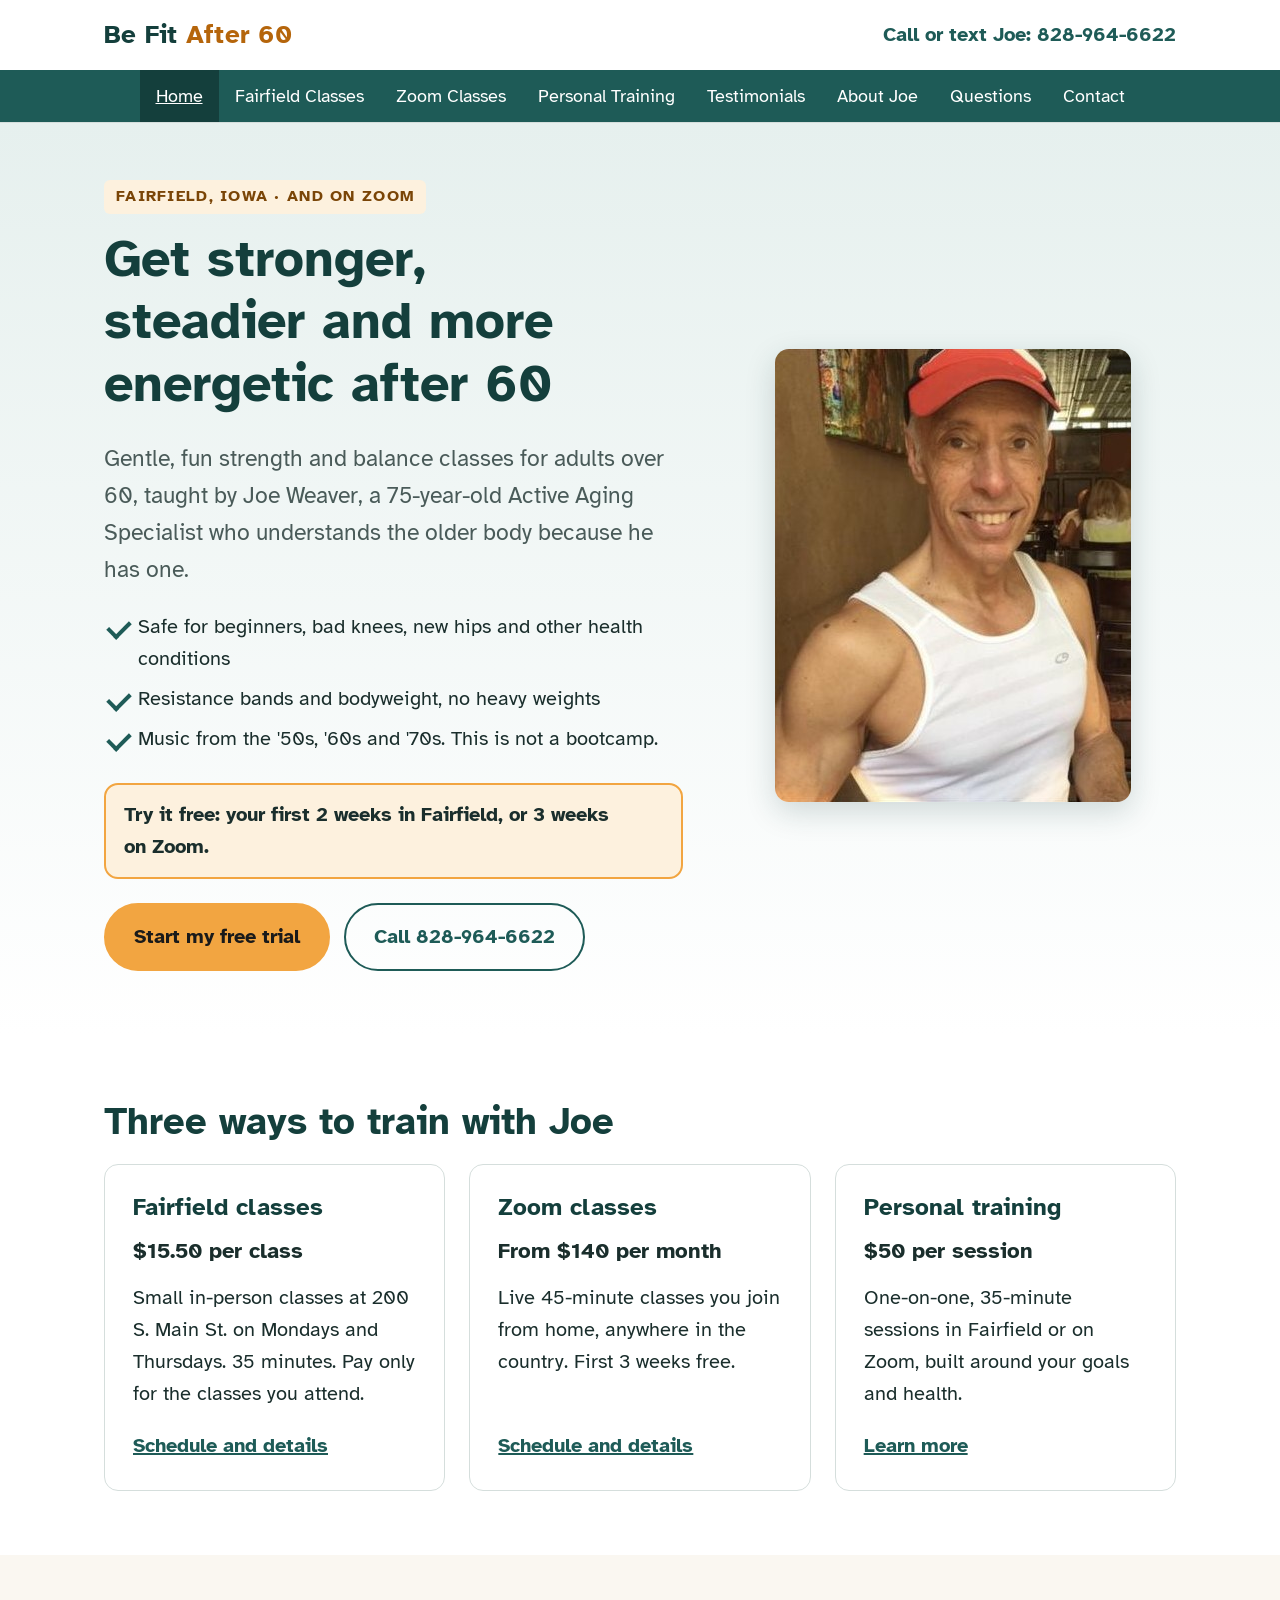
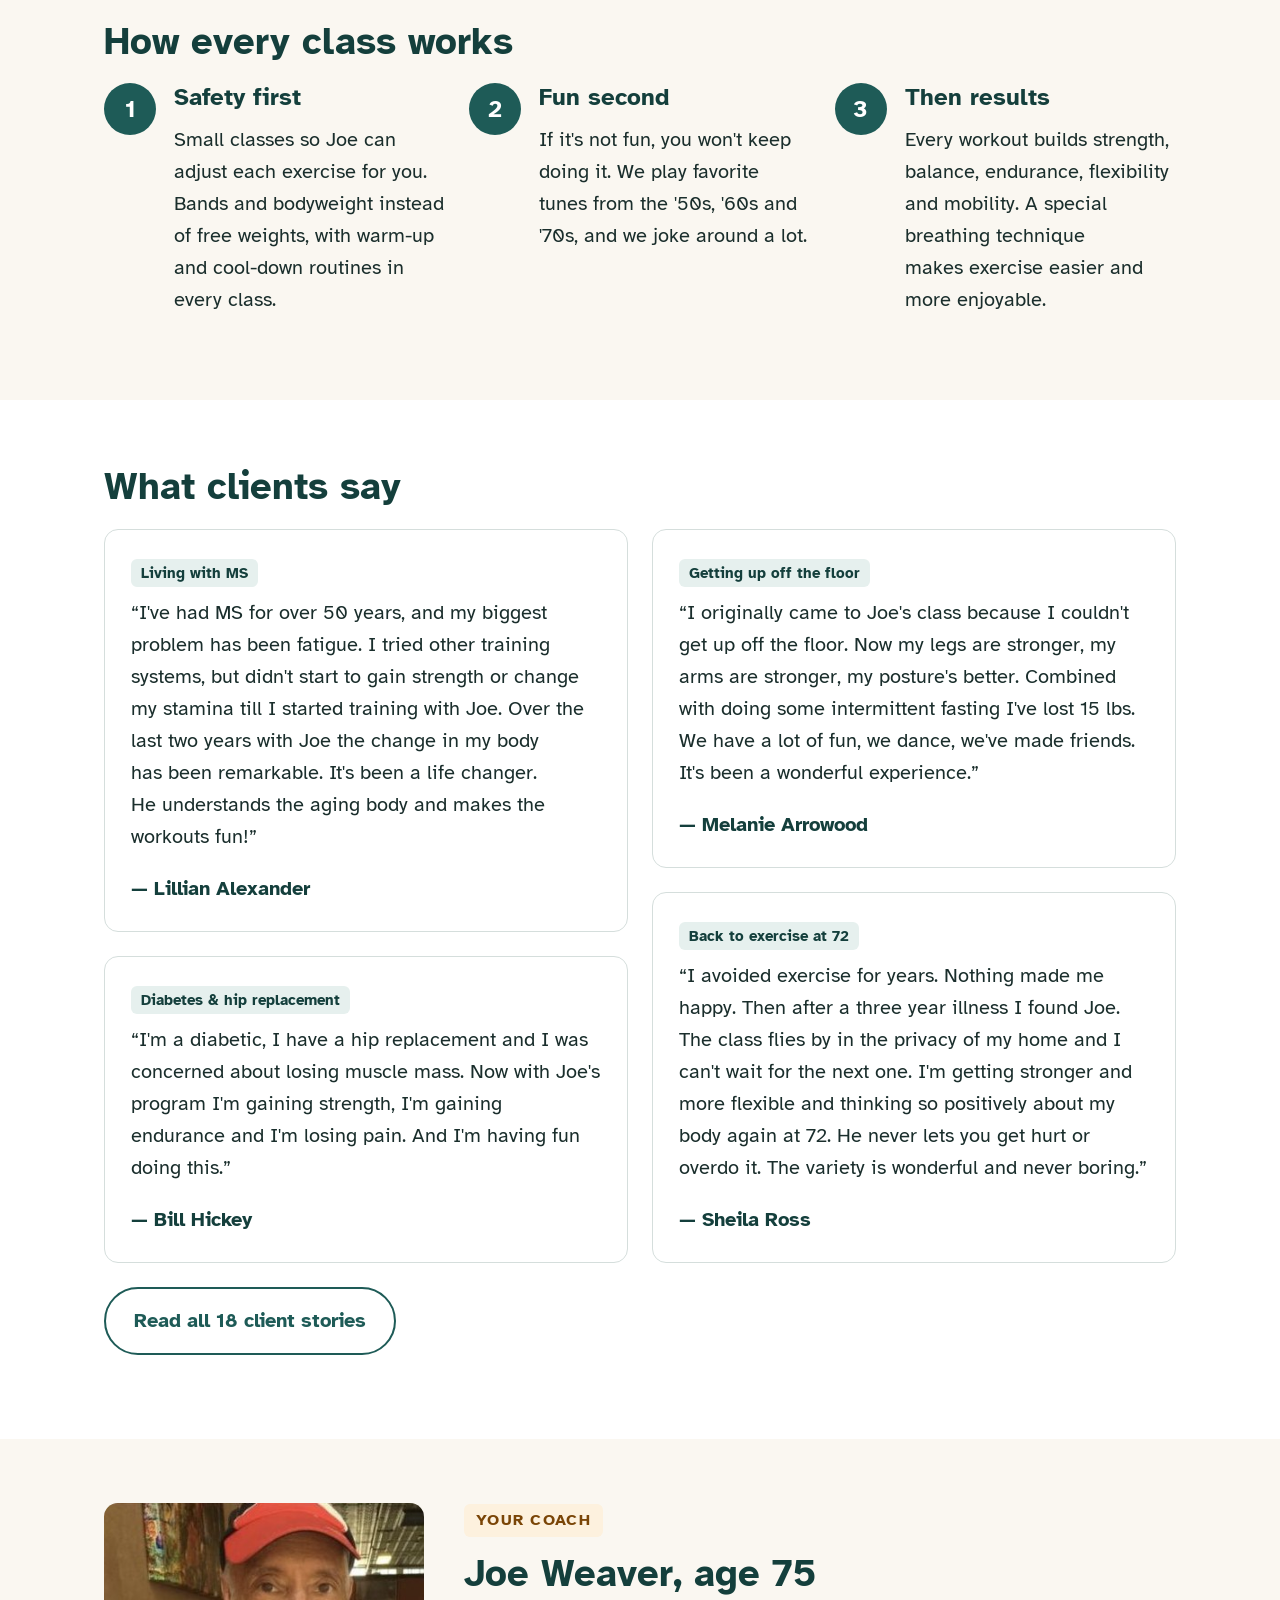
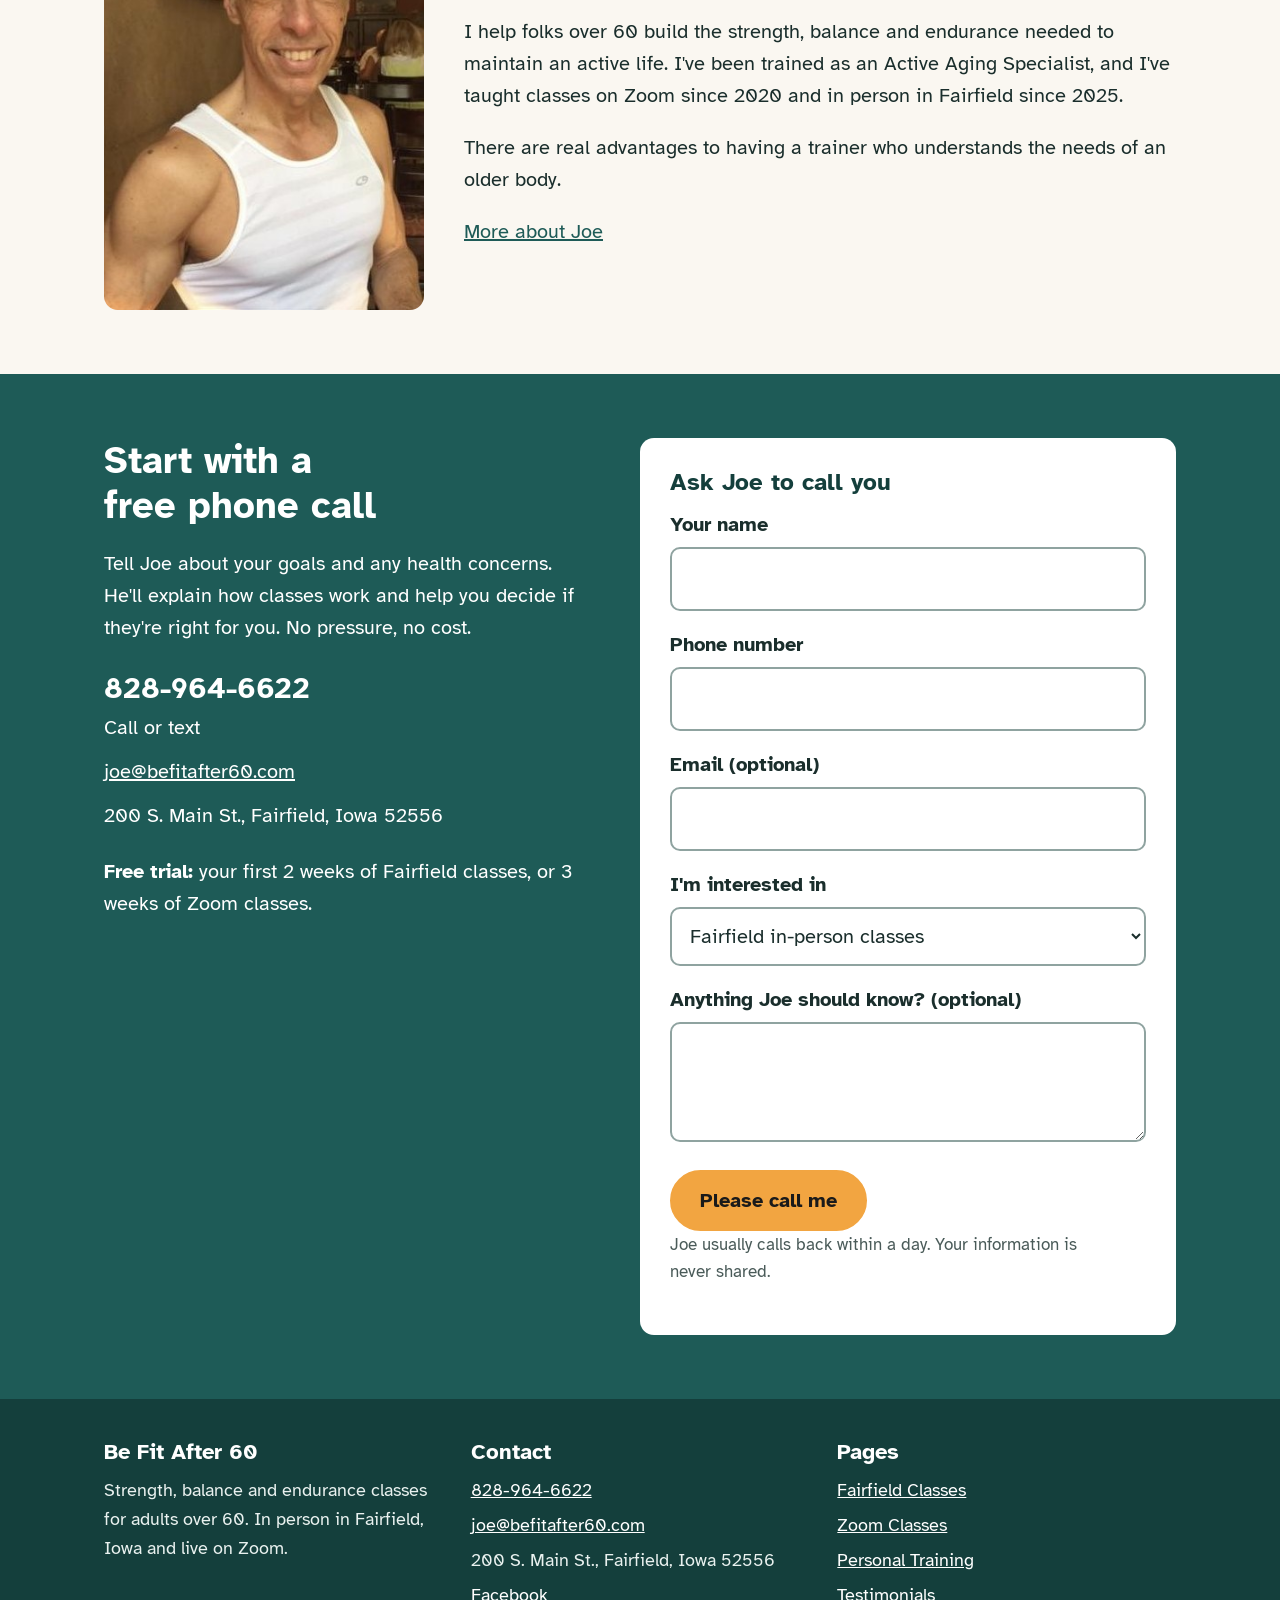
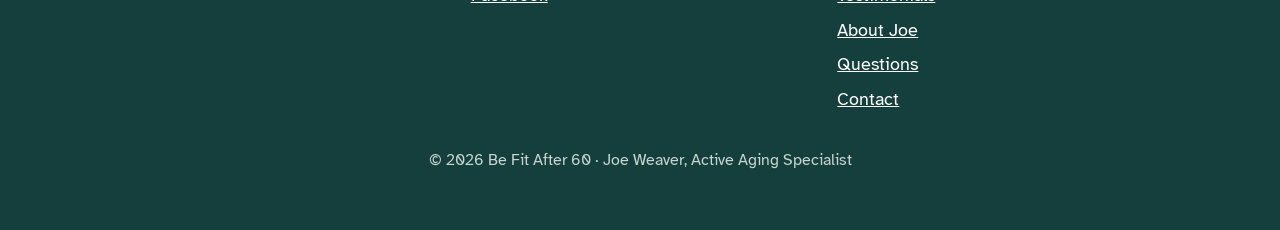
==== index.html @ ad7a3c17 "Launch new Be Fit After 60 website Co-Authored-By: Claude Opus 5.5 <noreply@anthropic.com> Claude-Se" ====
<!DOCTYPE html>
<html lang="en">
<head>
<meta charset="utf-8">
<meta name="viewport" content="width=device-width, initial-scale=1">
<title>Senior Fitness Classes in Fairfield, Iowa &amp; on Zoom | Be Fit After 60</title>
<meta name="description" content="Strength, balance and endurance classes for adults over 60 in Fairfield, Iowa and live on Zoom. Taught by Joe Weaver, 75, Active Aging Specialist. First 2 weeks free.">
<link rel="canonical" href="https://befitafter60.com/">
<meta property="og:type" content="website">
<meta property="og:site_name" content="Be Fit After 60">
<meta property="og:title" content="Senior Fitness Classes in Fairfield, Iowa &amp; on Zoom | Be Fit After 60">
<meta property="og:description" content="Strength, balance and endurance classes for adults over 60 in Fairfield, Iowa and live on Zoom. Taught by Joe Weaver, 75, Active Aging Specialist. First 2 weeks free.">
<meta property="og:url" content="https://befitafter60.com/">
<meta property="og:image" content="https://befitafter60.com/img/joe-weaver-coach.jpg">
<meta name="twitter:card" content="summary_large_image">
<link rel="preconnect" href="https://fonts.googleapis.com"><link rel="preconnect" href="https://fonts.gstatic.com" crossorigin><link rel="stylesheet" href="https://fonts.googleapis.com/css2?family=Atkinson+Hyperlegible:wght@400;700&amp;display=swap">
<link rel="stylesheet" href="css/style.css">
<script type="application/ld+json">{
 "@context": "https://schema.org",
 "@type": "HealthClub",
 "@id": "https://befitafter60.com/#business",
 "name": "Be Fit After 60",
 "description": "Functional fitness classes and personal training for adults over 60, in person in Fairfield, Iowa and live on Zoom, taught by 75-year-old Active Aging Specialist Joe Weaver.",
 "url": "https://befitafter60.com/",
 "telephone": "+1-828-964-6622",
 "email": "joe@befitafter60.com",
 "image": "https://befitafter60.com/img/joe-weaver-coach.jpg",
 "priceRange": "$15.50–$160",
 "address": {
  "@type": "PostalAddress",
  "streetAddress": "200 S. Main St.",
  "addressLocality": "Fairfield",
  "addressRegion": "IA",
  "postalCode": "52556",
  "addressCountry": "US"
 },
 "areaServed": [
  {
   "@type": "City",
   "name": "Fairfield, Iowa"
  },
  {
   "@type": "AdministrativeArea",
   "name": "Jefferson County, Iowa"
  },
  {
   "@type": "Country",
   "name": "United States (online via Zoom)"
  }
 ],
 "founder": {
  "@id": "https://befitafter60.com/#joe"
 },
 "sameAs": [
  "https://www.facebook.com/BeFitAfter60"
 ],
 "openingHoursSpecification": [
  {
   "@type": "OpeningHoursSpecification",
   "dayOfWeek": [
    "Monday",
    "Thursday"
   ],
   "opens": "10:20",
   "closes": "12:15"
  }
 ],
 "hasOfferCatalog": {
  "@type": "OfferCatalog",
  "name": "Classes and training",
  "itemListElement": [
   {
    "@type": "Offer",
    "name": "Fairfield in-person group class (35 min)",
    "price": "15.50",
    "priceCurrency": "USD"
   },
   {
    "@type": "Offer",
    "name": "Fairfield in-person group class, couples rate per person",
    "price": "13.90",
    "priceCurrency": "USD"
   },
   {
    "@type": "Offer",
    "name": "Zoom General Fitness classes (Mon/Wed/Fri), monthly",
    "price": "140",
    "priceCurrency": "USD"
   },
   {
    "@type": "Offer",
    "name": "Zoom Stronger After 60 classes (Tue/Fri), monthly",
    "price": "160",
    "priceCurrency": "USD"
   },
   {
    "@type": "Offer",
    "name": "Personal training session (35 min)",
    "price": "50",
    "priceCurrency": "USD"
   }
  ]
 }
}</script><script type="application/ld+json">{
 "@context": "https://schema.org",
 "@type": "Person",
 "@id": "https://befitafter60.com/#joe",
 "name": "Joe Weaver",
 "jobTitle": "Active Aging Specialist and fitness coach",
 "description": "Joe Weaver, 75, coaches adults over 60 in strength, balance and endurance through small group classes and personal training in Fairfield, Iowa and on Zoom.",
 "image": "https://befitafter60.com/img/joe-weaver-coach.jpg",
 "worksFor": {
  "@id": "https://befitafter60.com/#business"
 },
 "url": "https://befitafter60.com/about-joe.html"
}</script>
</head>
<body>
<a class="skip" href="#main">Skip to main content</a>
<header class="site-header">
 <div class="wrap">
  <a class="brand" href="index.html">Be Fit <span>After 60</span></a>
  <a class="header-call" href="tel:+18289646622">Call or text Joe: 828-964-6622</a>
 </div>
 <nav class="nav" aria-label="Main">
  <ul><li><a href="index.html" aria-current="page">Home</a></li><li><a href="fairfield-classes.html">Fairfield Classes</a></li><li><a href="zoom-classes.html">Zoom Classes</a></li><li><a href="personal-training.html">Personal Training</a></li><li><a href="testimonials.html">Testimonials</a></li><li><a href="about-joe.html">About Joe</a></li><li><a href="faq.html">Questions</a></li><li><a href="contact.html">Contact</a></li></ul>
 </nav>
</header>
<main id="main">

<section class="hero">
 <div class="wrap">
  <div>
   <span class="eyebrow">Fairfield, Iowa · and on Zoom</span>
   <h1>Get stronger, steadier and more energetic after 60</h1>
   <p class="lead">Gentle, fun strength and balance classes for adults over 60, taught by Joe Weaver, a 75-year-old Active Aging Specialist who understands the older body because he has one.</p>
   <ul class="hero-points">
    <li>Safe for beginners, bad knees, new hips and other health conditions</li>
    <li>Resistance bands and bodyweight, no heavy weights</li>
    <li>Music from the '50s, '60s and '70s. This is not a bootcamp.</li>
   </ul>
   <p class="offer">Try it free: your first 2 weeks in Fairfield, or 3 weeks on Zoom.</p>
   <div class="btn-row">
    <a class="btn" href="#get-started">Start my free trial</a>
    <a class="btn btn-outline" href="tel:+18289646622">Call 828-964-6622</a>
   </div>
  </div>
  <img class="hero-photo" src="img/joe-weaver-coach.jpg" width="356" height="453" alt="Coach Joe Weaver, age 75, smiling in a red cap and white tank top">
 </div>
</section>

<section>
 <div class="wrap">
  <h2>Three ways to train with Joe</h2>
  <div class="grid grid-3">
   <div class="card">
    <h3>Fairfield classes</h3>
    <p class="price">$15.50 per class</p>
    <p>Small in-person classes at 200 S. Main St. on Mondays and Thursdays. 35 minutes. Pay only for the classes you attend.</p>
    <a class="more" href="fairfield-classes.html">Schedule and details</a>
   </div>
   <div class="card">
    <h3>Zoom classes</h3>
    <p class="price">From $140 per month</p>
    <p>Live 45-minute classes you join from home, anywhere in the country. First 3 weeks free.</p>
    <a class="more" href="zoom-classes.html">Schedule and details</a>
   </div>
   <div class="card">
    <h3>Personal training</h3>
    <p class="price">$50 per session</p>
    <p>One-on-one, 35-minute sessions in Fairfield or on Zoom, built around your goals and health.</p>
    <a class="more" href="personal-training.html">Learn more</a>
   </div>
  </div>
 </div>
</section>

<section class="alt">
 <div class="wrap">
  <h2>How every class works</h2>
  <div class="grid grid-3">
   <div class="priority"><span class="num">1</span><div><h3>Safety first</h3><p>Small classes so Joe can adjust each exercise for you. Bands and bodyweight instead of free weights, with warm-up and cool-down routines in every class.</p></div></div>
   <div class="priority"><span class="num">2</span><div><h3>Fun second</h3><p>If it's not fun, you won't keep doing it. We play favorite tunes from the '50s, '60s and '70s, and we joke around a lot.</p></div></div>
   <div class="priority"><span class="num">3</span><div><h3>Then results</h3><p>Every workout builds strength, balance, endurance, flexibility and mobility. A special breathing technique makes exercise easier and more enjoyable.</p></div></div>
  </div>
 </div>
</section>

<section>
 <div class="wrap">
  <h2>What clients say</h2>
  <div class="quotes"><blockquote class="quote"><span class="tag">Living with MS</span><p>“I&#x27;ve had MS for over 50 years, and my biggest problem has been fatigue. I tried other training systems, but didn&#x27;t start to gain strength or change my stamina till I started training with Joe. Over the last two years with Joe the change in my body has been remarkable. It&#x27;s been a life changer. He understands the aging body and makes the workouts fun!”</p><footer>Lillian Alexander</footer></blockquote><blockquote class="quote"><span class="tag">Diabetes &amp; hip replacement</span><p>“I&#x27;m a diabetic, I have a hip replacement and I was concerned about losing muscle mass. Now with Joe&#x27;s program I&#x27;m gaining strength, I&#x27;m gaining endurance and I&#x27;m losing pain. And I&#x27;m having fun doing this.”</p><footer>Bill Hickey</footer></blockquote><blockquote class="quote"><span class="tag">Getting up off the floor</span><p>“I originally came to Joe&#x27;s class because I couldn&#x27;t get up off the floor. Now my legs are stronger, my arms are stronger, my posture&#x27;s better. Combined with doing some intermittent fasting I&#x27;ve lost 15 lbs. We have a lot of fun, we dance, we&#x27;ve made friends. It&#x27;s been a wonderful experience.”</p><footer>Melanie Arrowood</footer></blockquote><blockquote class="quote"><span class="tag">Back to exercise at 72</span><p>“I avoided exercise for years. Nothing made me happy. Then after a three year illness I found Joe. The class flies by in the privacy of my home and I can&#x27;t wait for the next one. I&#x27;m getting stronger and more flexible and thinking so positively about my body again at 72. He never lets you get hurt or overdo it. The variety is wonderful and never boring.”</p><footer>Sheila Ross</footer></blockquote></div>
  <p><a class="btn btn-outline" href="testimonials.html">Read all 18 client stories</a></p>
 </div>
</section>

<section class="alt">
 <div class="wrap coach">
  <img src="img/joe-weaver-coach.jpg" width="356" height="453" alt="Joe Weaver, Active Aging Specialist" loading="lazy">
  <div>
   <span class="eyebrow">Your coach</span>
   <h2>Joe Weaver, age 75</h2>
   <p>I help folks over 60 build the strength, balance and endurance needed to maintain an active life. I've been trained as an Active Aging Specialist, and I've taught classes on Zoom since 2020 and in person in Fairfield since 2025.</p>
   <p>There are real advantages to having a trainer who understands the needs of an older body.</p>
   <a class="more" href="about-joe.html">More about Joe</a>
  </div>
 </div>
</section>

<section class="teal-band" id="get-started">
 <div class="wrap contact">
  <div>
   <h2>Start with a free phone call</h2>
   <p>Tell Joe about your goals and any health concerns. He'll explain how classes work and help you decide if they're right for you. No pressure, no cost.</p>
   <ul class="contact-list">
    <li><a class="big-phone" href="tel:+18289646622">828-964-6622</a><br>Call or text</li>
    <li><a href="mailto:joe@befitafter60.com">joe@befitafter60.com</a></li>
    <li>200 S. Main St., Fairfield, Iowa 52556</li>
   </ul>
   <p><strong>Free trial:</strong> your first 2 weeks of Fairfield classes, or 3 weeks of Zoom classes.</p>
  </div>
  <div class="form-card">
   <h3>Ask Joe to call you</h3>
   <form class="contact-form" action="https://formsubmit.co/joe@befitafter60.com" method="POST">
    <input type="hidden" name="_subject" value="New inquiry from befitafter60.com">
    <input type="hidden" name="_next" value="https://befitafter60.com/thanks.html">
    <input type="hidden" name="_captcha" value="false">
    <input type="text" name="_honey" class="hp" tabindex="-1" autocomplete="off" aria-hidden="true">
    <div class="field"><label for="name">Your name</label><input id="name" name="name" autocomplete="name" required></div>
    <div class="field"><label for="phone">Phone number</label><input id="phone" name="phone" type="tel" autocomplete="tel" required></div>
    <div class="field"><label for="email">Email (optional)</label><input id="email" name="email" type="email" autocomplete="email"></div>
    <div class="field"><label for="interest">I'm interested in</label>
     <select id="interest" name="interest">
      <option>Fairfield in-person classes</option>
      <option>Zoom classes</option>
      <option>Personal training</option>
      <option>Not sure yet</option>
     </select></div>
    <div class="field"><label for="message">Anything Joe should know? (optional)</label><textarea id="message" name="message"></textarea></div>
    <button class="btn" type="submit">Please call me</button>
    <p class="form-note">Joe usually calls back within a day. Your information is never shared.</p>
    <p class="form-status" role="status"></p>
   </form>
  </div>
 </div>
</section>
</main>
<footer class="site-footer">
 <div class="wrap">
  <div>
   <h2>Be Fit After 60</h2>
   <p>Strength, balance and endurance classes for adults over 60. In person in Fairfield, Iowa and live on Zoom.</p>
  </div>
  <div>
   <h2>Contact</h2>
   <ul>
    <li><a href="tel:+18289646622">828-964-6622</a></li>
    <li><a href="mailto:joe@befitafter60.com">joe@befitafter60.com</a></li>
    <li>200 S. Main St., Fairfield, Iowa 52556</li>
    <li><a href="https://www.facebook.com/BeFitAfter60">Facebook</a></li>
   </ul>
  </div>
  <div>
   <h2>Pages</h2>
   <ul><li><a href="fairfield-classes.html">Fairfield Classes</a></li><li><a href="zoom-classes.html">Zoom Classes</a></li><li><a href="personal-training.html">Personal Training</a></li><li><a href="testimonials.html">Testimonials</a></li><li><a href="about-joe.html">About Joe</a></li><li><a href="faq.html">Questions</a></li><li><a href="contact.html">Contact</a></li></ul>
  </div>
 </div>
 <p class="copyright">© 2026 Be Fit After 60 · Joe Weaver, Active Aging Specialist</p>
</footer>
<script>
// On the preview link the form can't send; on the live site it posts normally.
(function(){var h=location.hostname;if(/befitafter60\.com$|github\.io$/.test(h))return;
document.querySelectorAll('.contact-form').forEach(function(f){f.addEventListener('submit',function(e){e.preventDefault();
f.querySelector('.form-status').textContent='Preview only: the form will send to Joe once the site is live.';});});})();
</script>
</body>
</html>
---- css/style.css ----
/* Be Fit After 60 — site styles. Large, high-contrast type for readers 60+. */
:root{
  --teal:#1E5B57; --teal-dark:#143F3C; --teal-soft:#E6F0EE;
  --sun:#F2A541; --sun-soft:#FDF1DE;
  --ink:#1A2E2C; --muted:#4A5B59; --line:#D5DEDC; --bg:#FFFFFF; --cream:#FAF7F1;
  --radius:14px; --max:1120px;
}
*{box-sizing:border-box}
html{scroll-behavior:smooth}
body{margin:0;font-family:'Atkinson Hyperlegible',Arial,Helvetica,sans-serif;font-size:20px;line-height:1.6;color:var(--ink);background:var(--bg)}
img{max-width:100%;height:auto;display:block}
a{color:var(--teal)}
a:hover{color:var(--teal-dark)}
h1,h2,h3{line-height:1.2;margin:0 0 .5em;color:var(--teal-dark);text-wrap:balance}
h1{font-size:clamp(34px,5vw,52px)}
h2{font-size:clamp(28px,3.6vw,38px)}
h3{font-size:24px}
p{margin:0 0 1em;text-wrap:pretty}
.wrap{max-width:var(--max);margin:0 auto;padding:0 24px}
.skip{position:absolute;left:-9999px}
.skip:focus{left:16px;top:16px;background:#fff;padding:12px;z-index:10}

/* Header */
.site-header{border-bottom:1px solid var(--line);background:#fff;position:relative;z-index:5}
.site-header .wrap{display:flex;align-items:center;justify-content:space-between;gap:16px;flex-wrap:wrap;padding-top:14px;padding-bottom:14px}
.brand{font-weight:700;font-size:26px;color:var(--teal-dark);text-decoration:none;letter-spacing:.01em}
.brand span{color:#B5650B}
.header-call{font-weight:700;text-decoration:none;font-size:20px;white-space:nowrap}
.nav{background:var(--teal)}
.nav ul{list-style:none;margin:0 auto;padding:0 12px;display:flex;flex-wrap:wrap;justify-content:center;max-width:var(--max)}
.nav a{display:block;color:#fff;text-decoration:none;padding:12px 16px;font-size:18px}
.nav a:hover,.nav a[aria-current="page"]{background:var(--teal-dark);text-decoration:underline}

/* Buttons */
.btn{display:inline-block;background:var(--sun);color:#1A1A1A;font-weight:700;text-decoration:none;padding:16px 28px;border-radius:999px;font-size:20px;border:2px solid var(--sun);min-height:56px;cursor:pointer;font-family:inherit}
.btn:hover{background:#E8952A;border-color:#E8952A;color:#1A1A1A}
.btn-outline{background:transparent;border-color:var(--teal);color:var(--teal)}
.btn-outline:hover{background:var(--teal);color:#fff;border-color:var(--teal)}
.btn-row{display:flex;flex-wrap:wrap;gap:14px;align-items:center}

/* Sections */
section{padding:64px 0}
.alt{background:var(--cream)}
.teal-band{background:var(--teal);color:#fff}
.teal-band h2,.teal-band h3{color:#fff}
.teal-band a{color:#fff}
.lead{font-size:23px;color:var(--muted)}
.eyebrow{display:inline-block;background:var(--sun-soft);color:#7A4507;font-weight:700;font-size:16px;letter-spacing:.08em;text-transform:uppercase;padding:4px 12px;border-radius:6px;margin-bottom:14px}

/* Hero */
.hero{padding:56px 0 64px;background:linear-gradient(180deg,var(--teal-soft),#fff)}
.hero .wrap{display:grid;grid-template-columns:1.3fr 1fr;gap:48px;align-items:center}
.hero-photo{border-radius:var(--radius);overflow:hidden;box-shadow:0 10px 30px rgba(20,63,60,.18);max-width:420px;justify-self:center}
.hero-points{list-style:none;padding:0;margin:0 0 28px}
.hero-points li{padding-left:34px;position:relative;margin-bottom:8px}
.hero-points li::before{content:"";position:absolute;left:4px;top:.45em;width:18px;height:10px;border-left:4px solid var(--teal);border-bottom:4px solid var(--teal);transform:rotate(-45deg)}
.offer{background:var(--sun-soft);border:2px solid var(--sun);border-radius:var(--radius);padding:14px 18px;font-weight:700;margin-bottom:24px}

/* Cards */
.grid{display:grid;gap:24px}
.grid-3{grid-template-columns:repeat(3,minmax(0,1fr))}
.grid-2{grid-template-columns:repeat(2,minmax(0,1fr))}
.card{background:#fff;border:1px solid var(--line);border-radius:var(--radius);padding:28px;display:flex;flex-direction:column}
.card h3{margin-bottom:.3em}
.card .price{font-size:22px;font-weight:700;color:var(--ink);margin:.2em 0 .6em}
.card .more{margin-top:auto;font-weight:700}

/* Schedule tables */
table{width:100%;border-collapse:collapse;margin:0 0 1.2em;font-size:20px;background:#fff}
th,td{text-align:left;padding:12px 14px;border-bottom:1px solid var(--line);vertical-align:top}
th{background:var(--teal-soft);color:var(--teal-dark)}

/* Testimonials */
.quote{background:#fff;border:1px solid var(--line);border-radius:var(--radius);padding:26px;margin:0}
.quote p{font-size:20px}
.quote footer{font-weight:700;color:var(--teal-dark)}
.quote footer::before{content:"— "}
.quote .tag{display:inline-block;font-size:15px;font-weight:700;background:var(--teal-soft);color:var(--teal-dark);border-radius:6px;padding:2px 10px;margin-bottom:10px}
.quotes{columns:2;column-gap:24px}
.quotes .quote{break-inside:avoid;margin-bottom:24px}

/* Coach */
.coach{display:grid;grid-template-columns:320px 1fr;gap:40px;align-items:start}
.coach img{border-radius:var(--radius)}

/* Priorities */
.priority{display:flex;gap:18px;align-items:flex-start}
.priority .num{flex:0 0 52px;height:52px;border-radius:50%;background:var(--teal);color:#fff;font-weight:700;font-size:24px;display:flex;align-items:center;justify-content:center}

/* FAQ */
details{border:1px solid var(--line);border-radius:var(--radius);padding:4px 22px;margin-bottom:14px;background:#fff}
summary{cursor:pointer;font-weight:700;font-size:21px;padding:14px 0;color:var(--teal-dark)}
details[open] summary{border-bottom:1px solid var(--line);margin-bottom:12px}

/* Contact form */
.contact{display:grid;grid-template-columns:1fr 1.1fr;gap:48px;align-items:start}
form label{display:block;font-weight:700;margin:0 0 6px}
form .field{margin-bottom:18px}
input,select,textarea{width:100%;font:inherit;font-size:20px;padding:14px;border:2px solid #8FA3A0;border-radius:10px;background:#fff;color:var(--ink)}
input:focus,select:focus,textarea:focus,.btn:focus,a:focus{outline:3px solid var(--sun);outline-offset:2px}
textarea{min-height:120px}
.hp{position:absolute;left:-9999px}
.form-card{background:#fff;color:var(--ink);border-radius:var(--radius);padding:30px}
.form-card h3{color:var(--teal-dark)}
.form-note{font-size:17px;color:var(--muted)}
.form-status{font-weight:700;margin-top:12px}
.contact-list{list-style:none;padding:0;margin:0 0 24px}
.contact-list li{margin-bottom:12px}
.big-phone{font-size:30px;font-weight:700;text-decoration:none}

/* Footer */
.site-footer{background:var(--teal-dark);color:#E9F1EF;padding:40px 0;font-size:18px}
.site-footer a{color:#fff}
.site-footer .wrap{display:grid;grid-template-columns:repeat(3,minmax(0,1fr));gap:28px}
.site-footer h2{color:#fff;font-size:22px}
.site-footer ul{list-style:none;padding:0;margin:0}
.site-footer li{margin-bottom:6px}
.copyright{text-align:center;font-size:16px;margin-top:28px;color:#C7D6D3}

@media (max-width:860px){
  body{font-size:19px}
  .hero .wrap,.coach,.contact,.grid-3,.grid-2,.site-footer .wrap{grid-template-columns:1fr}
  .quotes{columns:1}
  .coach img{max-width:320px}
  section{padding:48px 0}
  .header-call{font-size:18px}
}
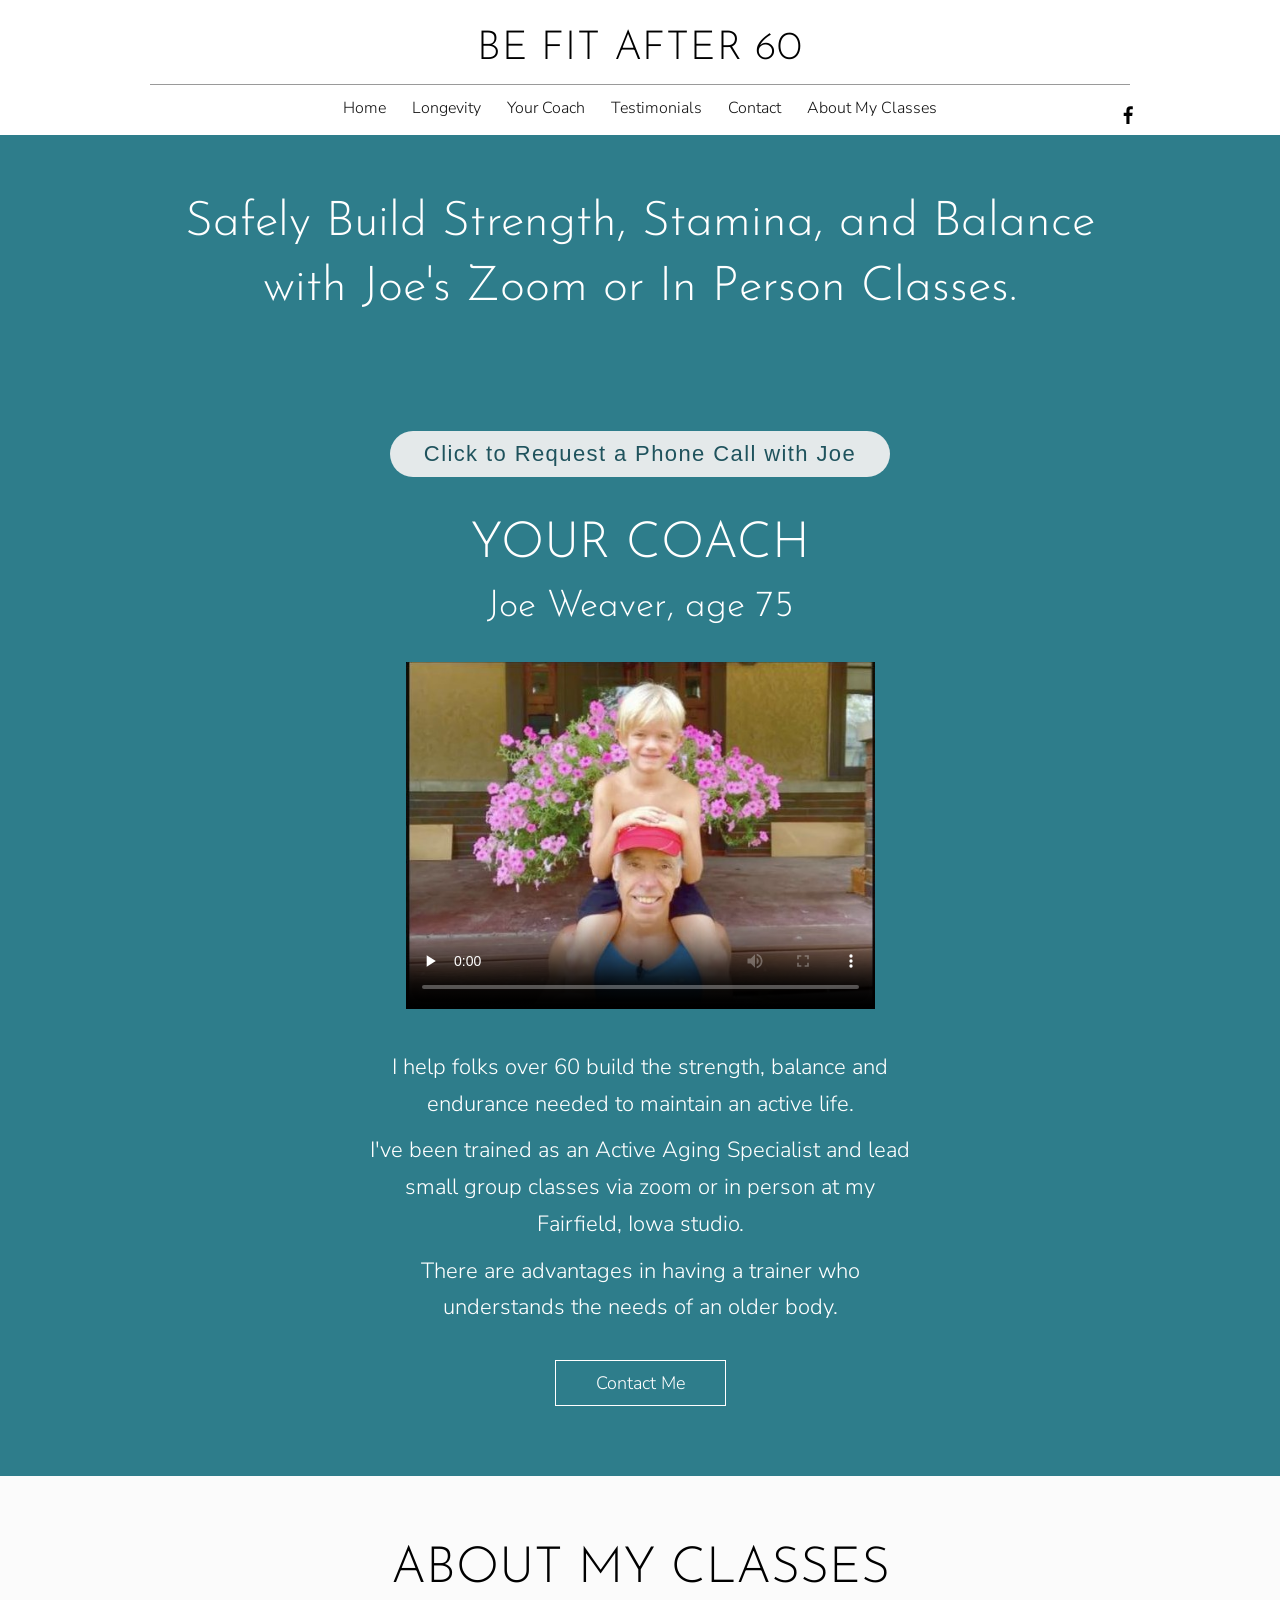
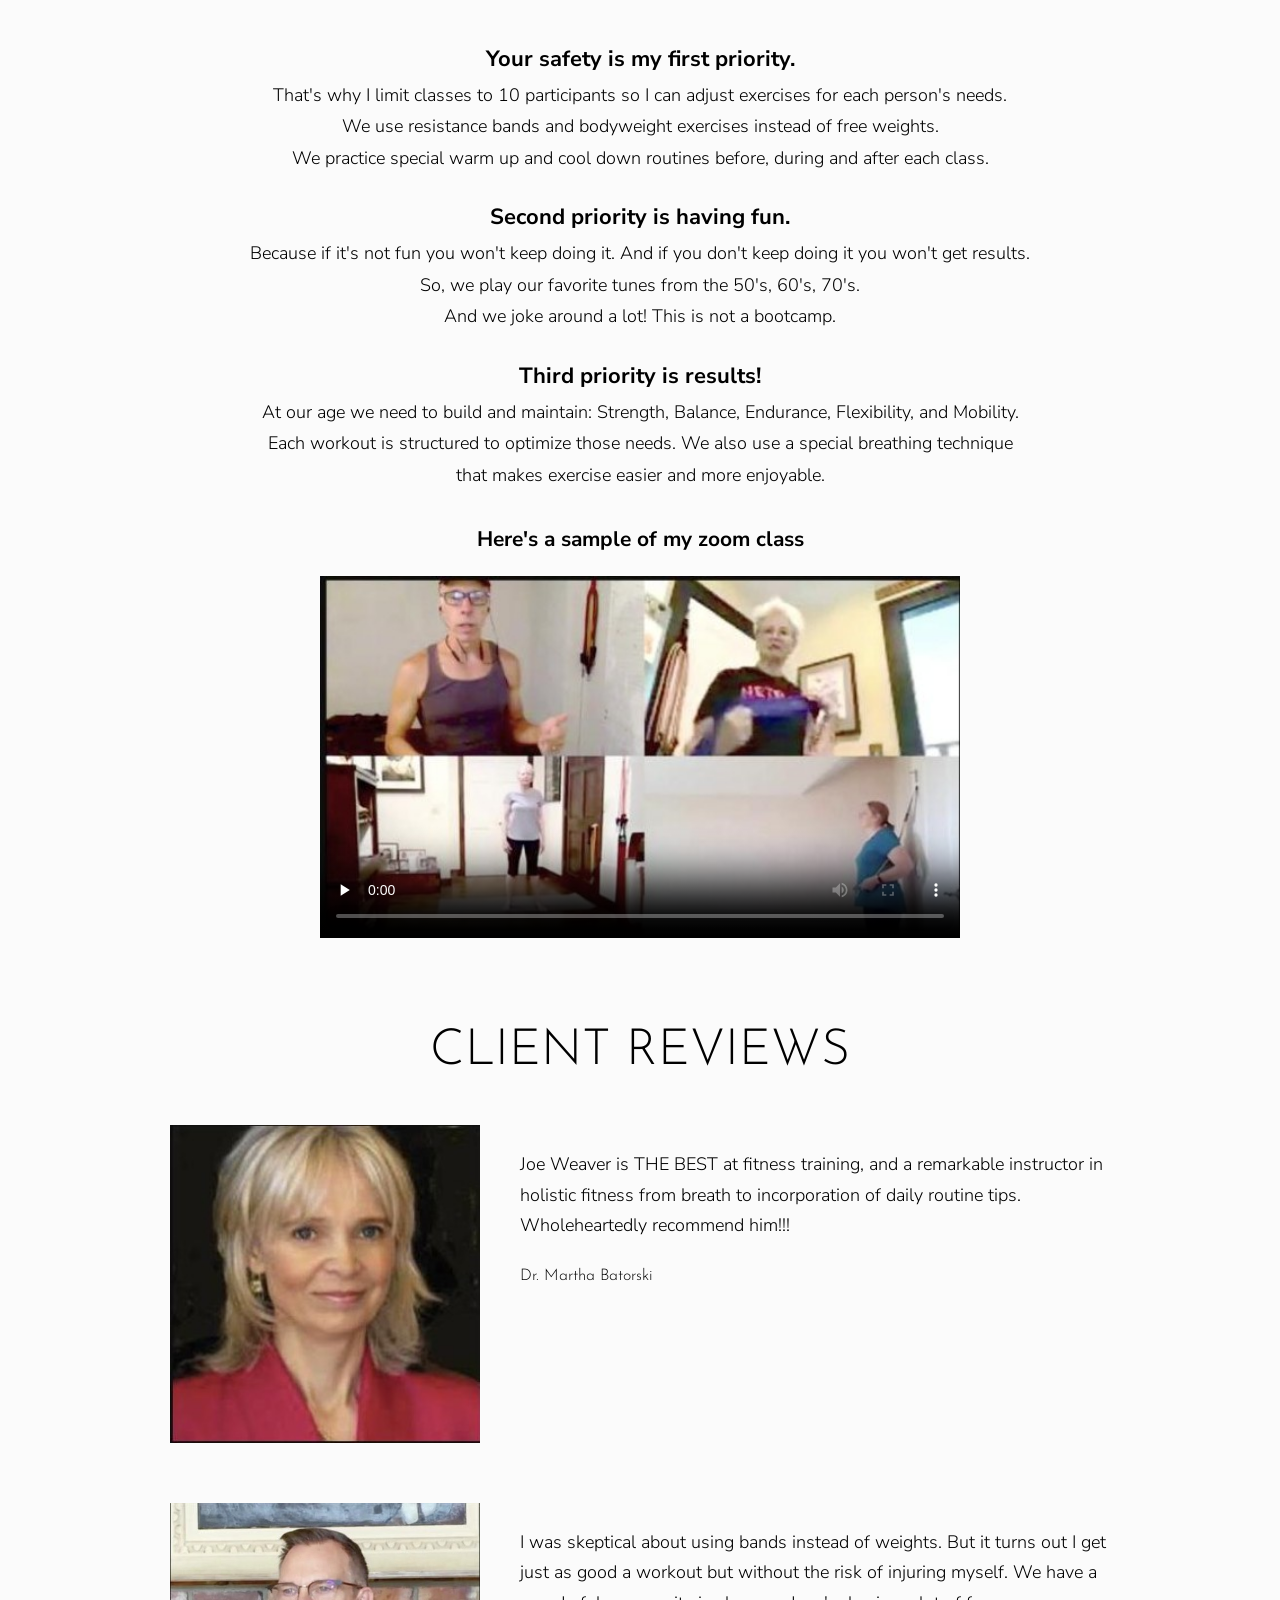
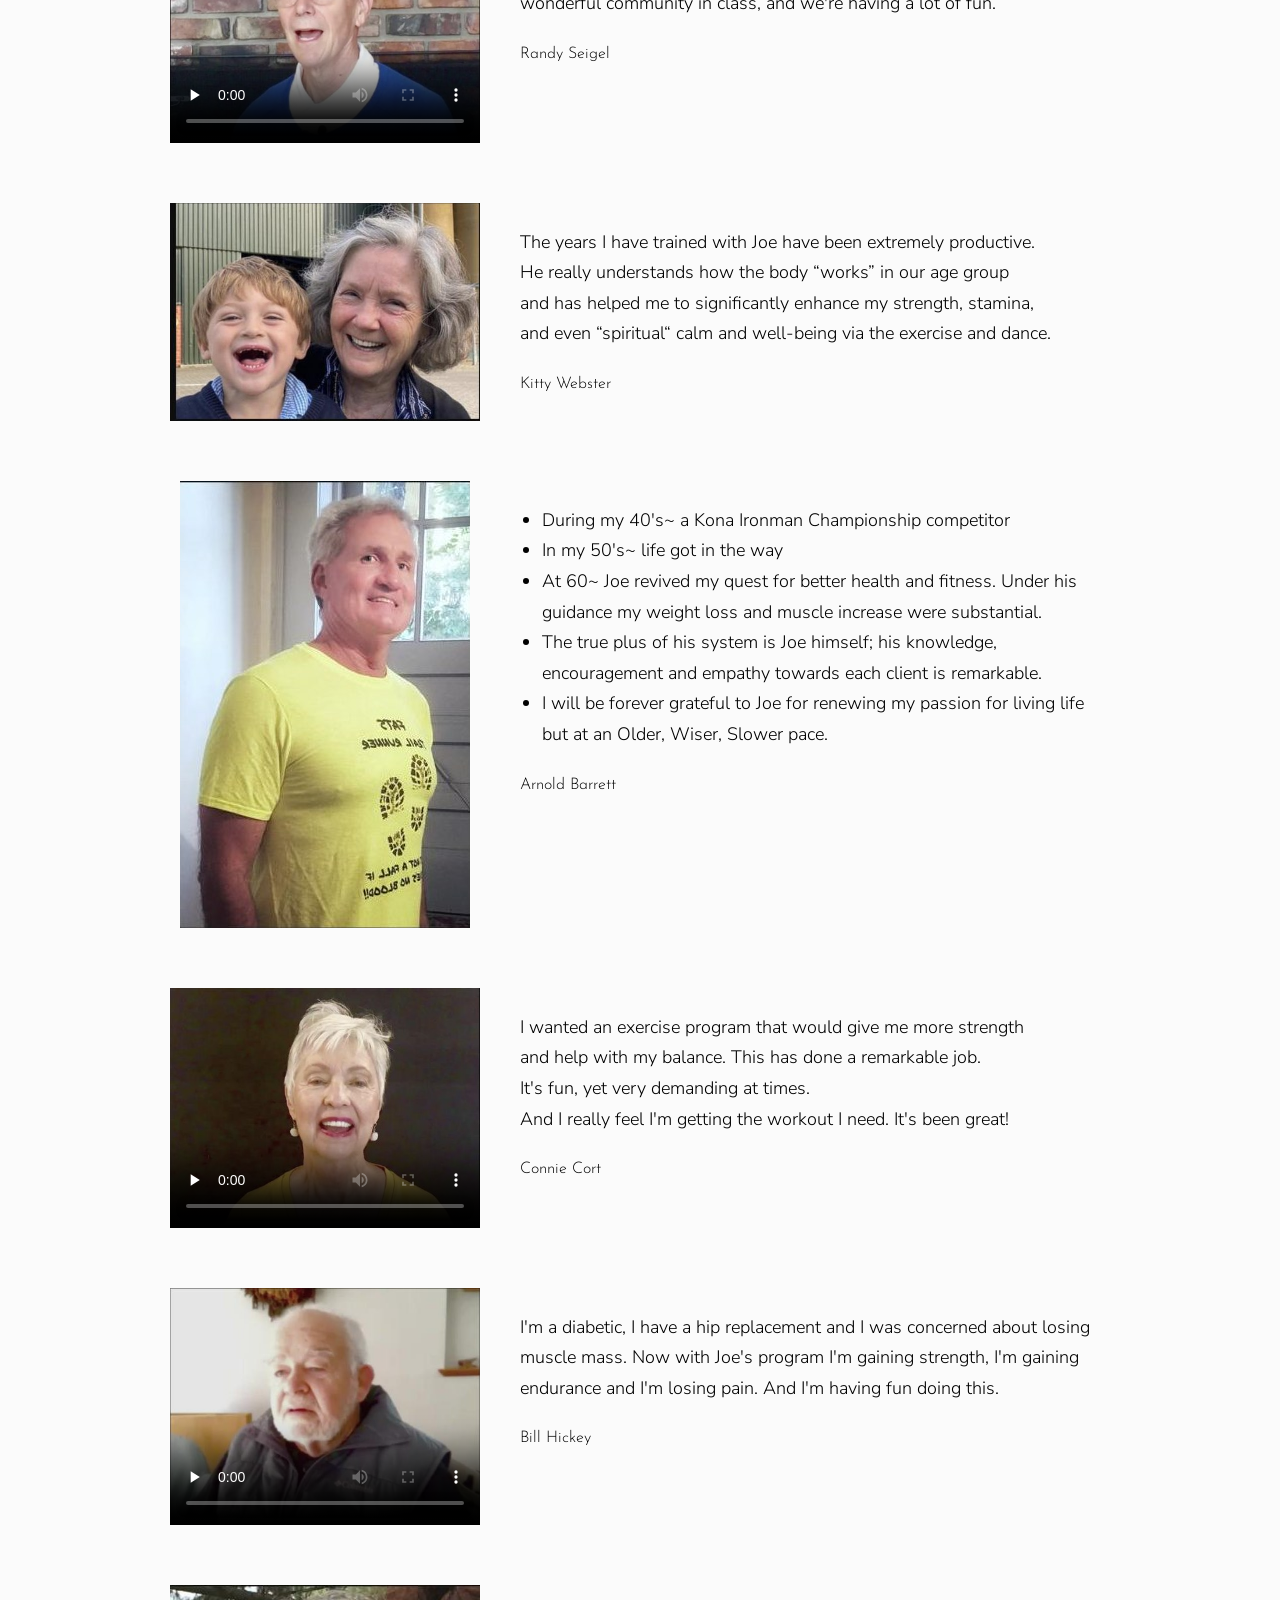
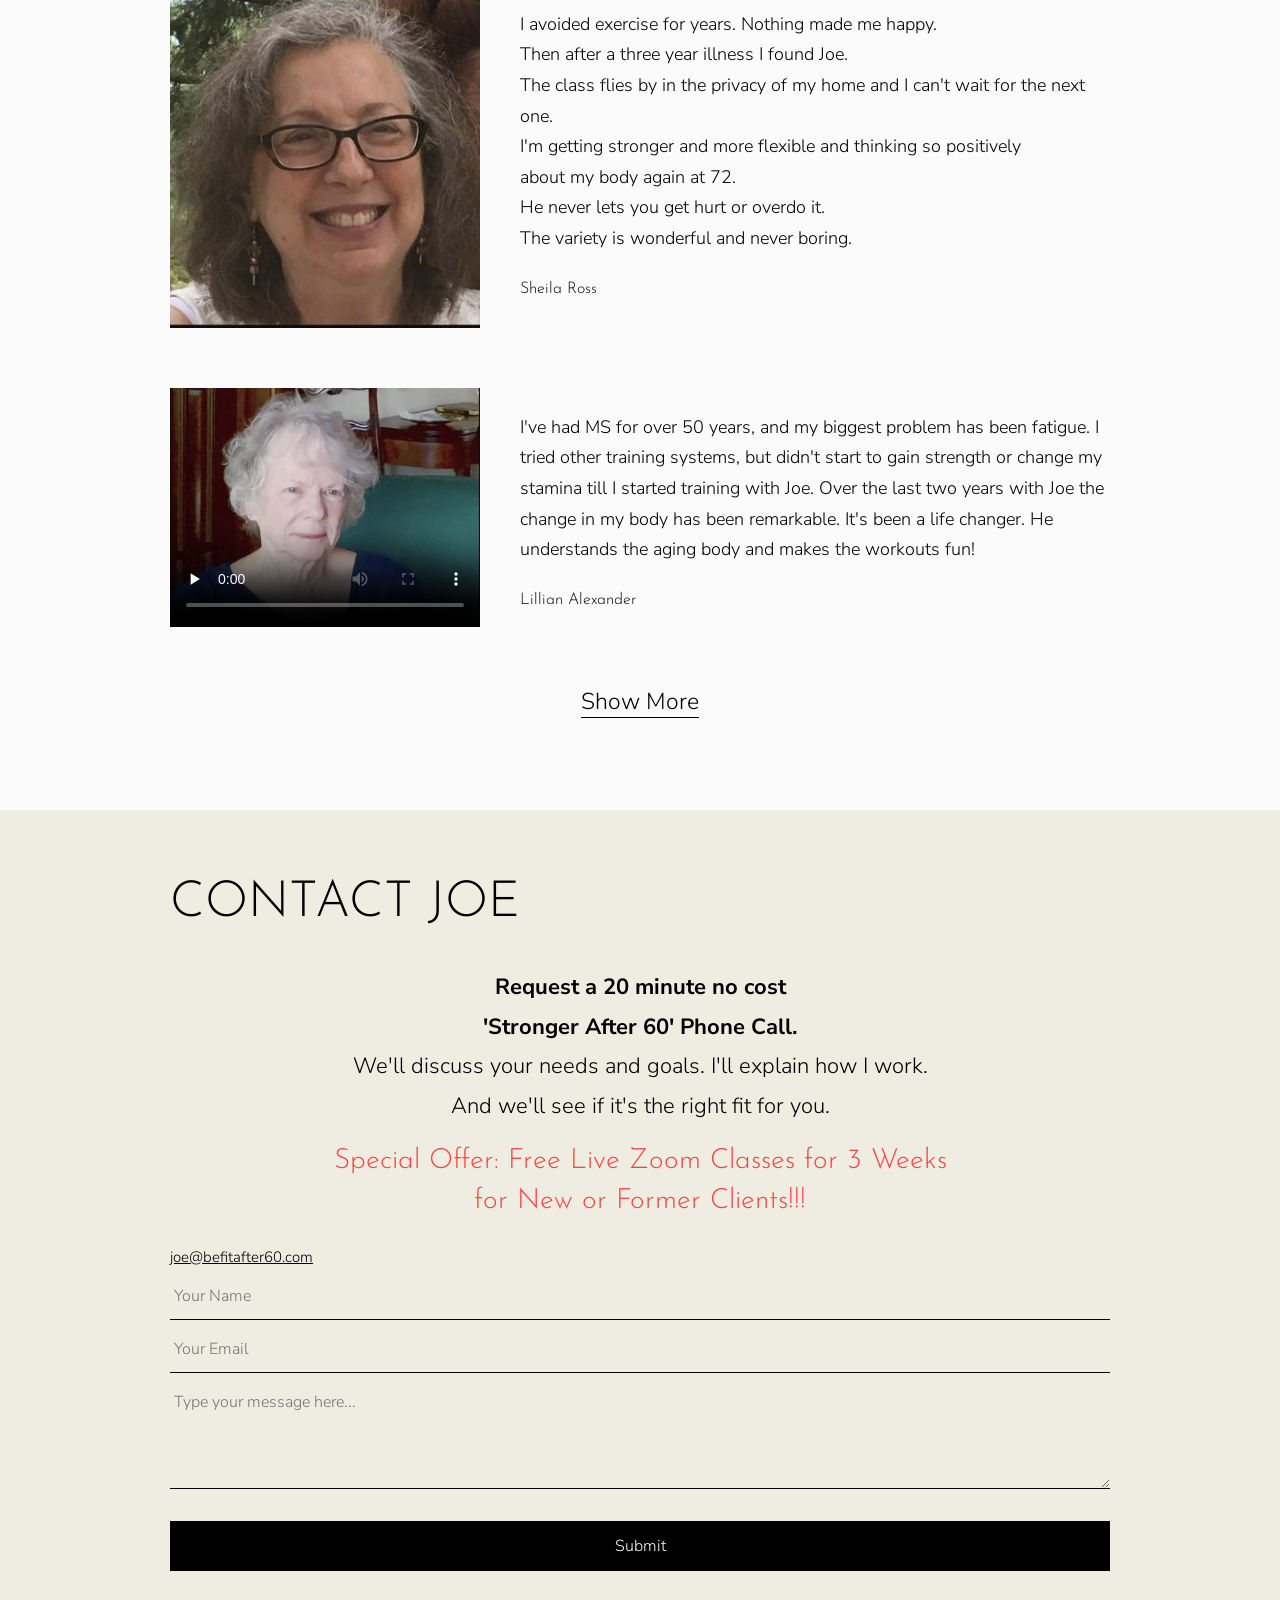
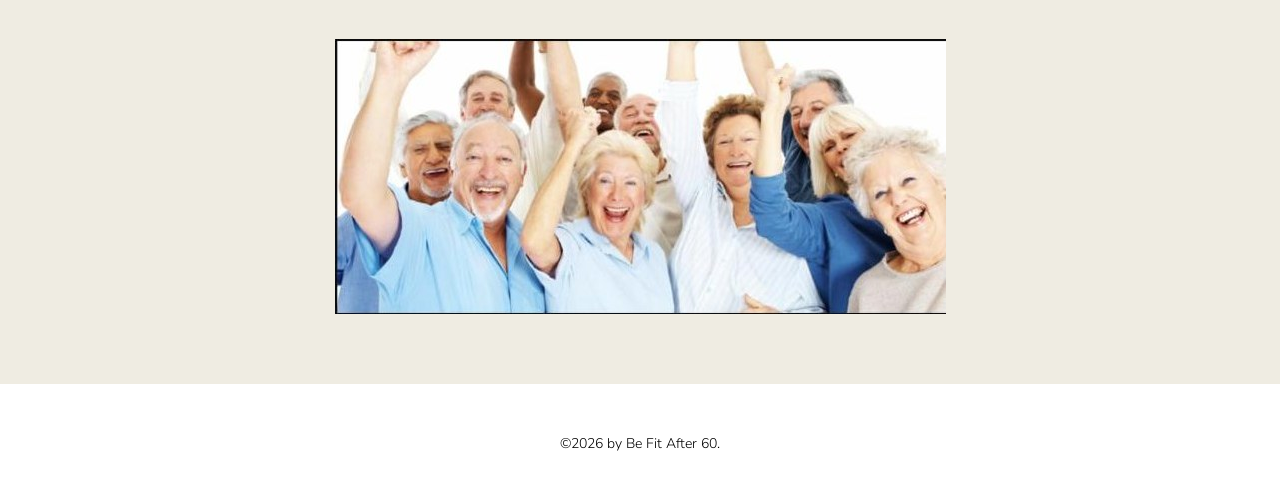
==== commit afdd184e: "Rebuild site to match the original Wix design Co-Authored-By: Claude Opus 5.5 <noreply@anthropic.com" ====
--- a/index.html
+++ b/index.html
@@ -3,272 +3,86 @@
 <head>
 <meta charset="utf-8">
 <meta name="viewport" content="width=device-width, initial-scale=1">
-<title>Senior Fitness Classes in Fairfield, Iowa &amp; on Zoom | Be Fit After 60</title>
-<meta name="description" content="Strength, balance and endurance classes for adults over 60 in Fairfield, Iowa and live on Zoom. Taught by Joe Weaver, 75, Active Aging Specialist. First 2 weeks free.">
+<title>Senior Fitness Classes | Be Fit After 60</title>
+<meta name="description" content="Safely build strength, stamina and balance with Joe Weaver&#x27;s Zoom or in-person classes for folks over 60 in Fairfield, Iowa. Free live Zoom classes for 3 weeks for new clients.">
 <link rel="canonical" href="https://befitafter60.com/">
-<meta property="og:type" content="website">
-<meta property="og:site_name" content="Be Fit After 60">
-<meta property="og:title" content="Senior Fitness Classes in Fairfield, Iowa &amp; on Zoom | Be Fit After 60">
-<meta property="og:description" content="Strength, balance and endurance classes for adults over 60 in Fairfield, Iowa and live on Zoom. Taught by Joe Weaver, 75, Active Aging Specialist. First 2 weeks free.">
+<meta property="og:title" content="Senior Fitness Classes | Be Fit After 60">
+<meta property="og:description" content="Safely build strength, stamina and balance with Joe Weaver&#x27;s Zoom or in-person classes for folks over 60 in Fairfield, Iowa. Free live Zoom classes for 3 weeks for new clients.">
 <meta property="og:url" content="https://befitafter60.com/">
-<meta property="og:image" content="https://befitafter60.com/img/joe-weaver-coach.jpg">
-<meta name="twitter:card" content="summary_large_image">
-<link rel="preconnect" href="https://fonts.googleapis.com"><link rel="preconnect" href="https://fonts.gstatic.com" crossorigin><link rel="stylesheet" href="https://fonts.googleapis.com/css2?family=Atkinson+Hyperlegible:wght@400;700&amp;display=swap">
+<meta property="og:image" content="https://befitafter60.com/img/coach-video.jpg">
+<link rel="preconnect" href="https://fonts.googleapis.com"><link rel="preconnect" href="https://fonts.gstatic.com" crossorigin><link rel="stylesheet" href="https://fonts.googleapis.com/css2?family=Josefin+Sans:wght@300&amp;family=Nunito+Sans:wght@300;700&amp;display=swap">
 <link rel="stylesheet" href="css/style.css">
-<script type="application/ld+json">{
- "@context": "https://schema.org",
- "@type": "HealthClub",
- "@id": "https://befitafter60.com/#business",
- "name": "Be Fit After 60",
- "description": "Functional fitness classes and personal training for adults over 60, in person in Fairfield, Iowa and live on Zoom, taught by 75-year-old Active Aging Specialist Joe Weaver.",
- "url": "https://befitafter60.com/",
- "telephone": "+1-828-964-6622",
- "email": "joe@befitafter60.com",
- "image": "https://befitafter60.com/img/joe-weaver-coach.jpg",
- "priceRange": "$15.50–$160",
- "address": {
-  "@type": "PostalAddress",
-  "streetAddress": "200 S. Main St.",
-  "addressLocality": "Fairfield",
-  "addressRegion": "IA",
-  "postalCode": "52556",
-  "addressCountry": "US"
- },
- "areaServed": [
-  {
-   "@type": "City",
-   "name": "Fairfield, Iowa"
-  },
-  {
-   "@type": "AdministrativeArea",
-   "name": "Jefferson County, Iowa"
-  },
-  {
-   "@type": "Country",
-   "name": "United States (online via Zoom)"
-  }
- ],
- "founder": {
-  "@id": "https://befitafter60.com/#joe"
- },
- "sameAs": [
-  "https://www.facebook.com/BeFitAfter60"
- ],
- "openingHoursSpecification": [
-  {
-   "@type": "OpeningHoursSpecification",
-   "dayOfWeek": [
-    "Monday",
-    "Thursday"
-   ],
-   "opens": "10:20",
-   "closes": "12:15"
-  }
- ],
- "hasOfferCatalog": {
-  "@type": "OfferCatalog",
-  "name": "Classes and training",
-  "itemListElement": [
-   {
-    "@type": "Offer",
-    "name": "Fairfield in-person group class (35 min)",
-    "price": "15.50",
-    "priceCurrency": "USD"
-   },
-   {
-    "@type": "Offer",
-    "name": "Fairfield in-person group class, couples rate per person",
-    "price": "13.90",
-    "priceCurrency": "USD"
-   },
-   {
-    "@type": "Offer",
-    "name": "Zoom General Fitness classes (Mon/Wed/Fri), monthly",
-    "price": "140",
-    "priceCurrency": "USD"
-   },
-   {
-    "@type": "Offer",
-    "name": "Zoom Stronger After 60 classes (Tue/Fri), monthly",
-    "price": "160",
-    "priceCurrency": "USD"
-   },
-   {
-    "@type": "Offer",
-    "name": "Personal training session (35 min)",
-    "price": "50",
-    "priceCurrency": "USD"
-   }
-  ]
- }
-}</script><script type="application/ld+json">{
- "@context": "https://schema.org",
- "@type": "Person",
- "@id": "https://befitafter60.com/#joe",
- "name": "Joe Weaver",
- "jobTitle": "Active Aging Specialist and fitness coach",
- "description": "Joe Weaver, 75, coaches adults over 60 in strength, balance and endurance through small group classes and personal training in Fairfield, Iowa and on Zoom.",
- "image": "https://befitafter60.com/img/joe-weaver-coach.jpg",
- "worksFor": {
-  "@id": "https://befitafter60.com/#business"
- },
- "url": "https://befitafter60.com/about-joe.html"
-}</script>
+<script type="application/ld+json">{"@context": "https://schema.org", "@type": "HealthClub", "@id": "https://befitafter60.com/#business", "name": "Be Fit After 60", "description": "Small group fitness classes and personal training for adults over 60, live on Zoom and in person in Fairfield, Iowa, taught by Joe Weaver, age 75, Active Aging Specialist.", "url": "https://befitafter60.com/", "telephone": "+1-828-964-6622", "email": "joe@befitafter60.com", "image": "https://befitafter60.com/img/coach-video.jpg", "address": {"@type": "PostalAddress", "streetAddress": "200 S. Main St.", "addressLocality": "Fairfield", "addressRegion": "IA", "postalCode": "52556", "addressCountry": "US"}, "founder": {"@type": "Person", "name": "Joe Weaver", "jobTitle": "Active Aging Specialist"}, "sameAs": ["https://www.facebook.com/BeFitAfter60"]}</script>
 </head>
 <body>
-<a class="skip" href="#main">Skip to main content</a>
-<header class="site-header">
- <div class="wrap">
-  <a class="brand" href="index.html">Be Fit <span>After 60</span></a>
-  <a class="header-call" href="tel:+18289646622">Call or text Joe: 828-964-6622</a>
- </div>
- <nav class="nav" aria-label="Main">
-  <ul><li><a href="index.html" aria-current="page">Home</a></li><li><a href="fairfield-classes.html">Fairfield Classes</a></li><li><a href="zoom-classes.html">Zoom Classes</a></li><li><a href="personal-training.html">Personal Training</a></li><li><a href="testimonials.html">Testimonials</a></li><li><a href="about-joe.html">About Joe</a></li><li><a href="faq.html">Questions</a></li><li><a href="contact.html">Contact</a></li></ul>
+<header>
+ <a class="site-title display" href="index.html">BE FIT AFTER 60</a>
+ <hr class="rule">
+ <nav aria-label="Main">
+  <a href="index.html">Home</a>
+  <a href="https://bobfairfield.github.io/joe-weaver-landing/">Longevity</a>
+  <a href="index.html#coach">Your Coach</a>
+  <a href="index.html#reviews">Testimonials</a>
+  <a href="#contact">Contact</a>
+  <a href="index.html#about">About My Classes</a>
+  <a class="fb" href="https://www.facebook.com/BeFitAfter60" aria-label="Be Fit After 60 on Facebook"><svg viewBox="0 0 24 24" width="24" height="24" aria-hidden="true"><path fill="#000" d="M13.5 22v-8h2.7l.4-3.2h-3.1V8.8c0-.9.3-1.5 1.6-1.5h1.7V4.4c-.3 0-1.3-.1-2.4-.1-2.4 0-4 1.5-4 4.1v2.4H7.7V14h2.7v8z"/></svg></a>
  </nav>
 </header>
-<main id="main">
+<main>
 
-<section class="hero">
- <div class="wrap">
-  <div>
-   <span class="eyebrow">Fairfield, Iowa · and on Zoom</span>
-   <h1>Get stronger, steadier and more energetic after 60</h1>
-   <p class="lead">Gentle, fun strength and balance classes for adults over 60, taught by Joe Weaver, a 75-year-old Active Aging Specialist who understands the older body because he has one.</p>
-   <ul class="hero-points">
-    <li>Safe for beginners, bad knees, new hips and other health conditions</li>
-    <li>Resistance bands and bodyweight, no heavy weights</li>
-    <li>Music from the '50s, '60s and '70s. This is not a bootcamp.</li>
-   </ul>
-   <p class="offer">Try it free: your first 2 weeks in Fairfield, or 3 weeks on Zoom.</p>
-   <div class="btn-row">
-    <a class="btn" href="#get-started">Start my free trial</a>
-    <a class="btn btn-outline" href="tel:+18289646622">Call 828-964-6622</a>
-   </div>
-  </div>
-  <img class="hero-photo" src="img/joe-weaver-coach.jpg" width="356" height="453" alt="Coach Joe Weaver, age 75, smiling in a red cap and white tank top">
- </div>
+<section class="teal hero">
+ <h1 class="display">Safely Build Strength, Stamina, and Balance<br>with Joe's Zoom or In Person Classes.</h1>
+</section>
+<section class="teal coach" id="coach">
+ <a class="pill" href="#contact">Click to Request a Phone Call with Joe</a>
+ <h2 class="display">YOUR COACH</h2>
+ <h3 class="display">Joe Weaver, age 75</h3>
+ <div class="video"><video controls preload="none" playsinline poster="img/coach-video.jpg" aria-label="Video introduction from Joe Weaver"><source src="https://video.wixstatic.com/video/0fbc10_e76de4f87b9b4200ad09161440f1c0b0/480p/mp4/file.mp4" type="video/mp4"></video></div>
+ <p>I help folks over 60 build the strength, balance and endurance needed to maintain an active life.</p>
+ <p>I've been trained as an Active Aging Specialist and lead small group classes via zoom or in person at my Fairfield, Iowa studio.</p>
+ <p>There are advantages in having a trainer who understands the needs of an older body.</p>
+ <a class="outline-btn" href="#contact">Contact Me</a>
+</section>
+<section class="about" id="about">
+ <h2 class="display">ABOUT MY CLASSES</h2>
+ <h4>Your safety is my first priority.</h4>
+ <p>That's why I limit classes to 10 participants so I can adjust exercises for each person's needs.<br>We use resistance bands and bodyweight exercises instead of free weights.<br>We practice special warm up and cool down routines before, during and after each class.</p>
+ <h4>Second priority is having fun.</h4>
+ <p>Because if it's not fun you won't keep doing it. And if you don't keep doing it you won't get results. So, we play our favorite tunes from the 50's, 60's, 70's.<br>And we joke around a lot! This is not a bootcamp.</p>
+ <h4>Third priority is results!</h4>
+ <p>At our age we need to build and maintain: Strength, Balance, Endurance, Flexibility, and Mobility. Each workout is structured to optimize those needs. We also use a special breathing technique that makes exercise easier and more enjoyable.</p>
+ <p class="sample">Here's a sample of my zoom class</p>
+ <div class="video"><video controls preload="none" playsinline poster="img/zoom-class.jpg" aria-label="Sample of a Be Fit After 60 Zoom class"><source src="https://video.wixstatic.com/video/0fbc10_401a980fdfe44932b6bac1f187cdb17c/480p/mp4/file.mp4" type="video/mp4"></video></div>
+</section>
+<section class="reviews" id="reviews">
+ <h2 class="display">CLIENT REVIEWS</h2>
+ <div class="review"><div class="media"><img src="img/martha.jpg" alt="Dr. Martha Batorski" loading="lazy"></div><div class="text"><p>Joe Weaver is THE BEST at fitness training, and a remarkable instructor in holistic fitness from breath to incorporation of daily routine tips. Wholeheartedly recommend him!!!</p><div class="name display">Dr. Martha Batorski</div></div></div><div class="review"><div class="media"><div class="video"><video controls preload="none" playsinline poster="img/randy.jpg" aria-label="Randy Seigel video testimonial"><source src="https://video.wixstatic.com/video/0fbc10_a55bfed89dd54b35ab6efb962d3921dd/720p/mp4/file.mp4" type="video/mp4"></video></div></div><div class="text"><p>I was skeptical about using bands instead of weights. But it turns out I get just as good a workout but without the risk of injuring myself. We have a wonderful community in class, and we&#x27;re having a lot of fun.</p><div class="name display">Randy Seigel</div></div></div><div class="review"><div class="media"><img src="img/kitty.jpg" alt="Kitty Webster with her grandson" loading="lazy"></div><div class="text"><p>The years I have trained with Joe have been extremely productive.<br>He really understands how the body “works” in our age group<br>and has helped me to significantly enhance my strength, stamina,<br>and even “spiritual“ calm and well-being via the exercise and dance.</p><div class="name display">Kitty Webster</div></div></div><div class="review"><div class="media"><img src="img/arnold.jpg" alt="Arnold Barrett" loading="lazy"></div><div class="text"><ul><li>During my 40's~ a Kona Ironman Championship competitor</li><li>In my 50's~ life got in the way</li><li>At 60~ Joe revived my quest for better health and fitness. Under his guidance my weight loss and muscle increase were substantial.</li><li>The true plus of his system is Joe himself; his knowledge, encouragement and empathy towards each client is remarkable.</li><li>I will be forever grateful to Joe for renewing my passion for living life but at an Older, Wiser, Slower pace.</li></ul><div class="name display">Arnold Barrett</div></div></div><div class="review"><div class="media"><div class="video"><video controls preload="none" playsinline poster="img/connie.jpg" aria-label="Connie Cort video testimonial"><source src="https://video.wixstatic.com/video/0fbc10_c9c3aa670c394a00ad077fbd0060fadc/480p/mp4/file.mp4" type="video/mp4"></video></div></div><div class="text"><p>I wanted an exercise program that would give me more strength<br>and help with my balance. This has done a remarkable job.<br>It&#x27;s fun, yet very demanding at times.<br>And I really feel I&#x27;m getting the workout I need. It&#x27;s been great!</p><div class="name display">Connie Cort</div></div></div><div class="review"><div class="media"><div class="video"><video controls preload="none" playsinline poster="img/bill.jpg" aria-label="Bill Hickey video testimonial"><source src="https://video.wixstatic.com/video/0fbc10_a457d8bbc79a404b968485cb1a2fad92/480p/mp4/file.mp4" type="video/mp4"></video></div></div><div class="text"><p>I&#x27;m a diabetic, I have a hip replacement and I was concerned about losing muscle mass. Now with Joe&#x27;s program I&#x27;m gaining strength, I&#x27;m gaining endurance and I&#x27;m losing pain. And I&#x27;m having fun doing this.</p><div class="name display">Bill Hickey</div></div></div><div class="review"><div class="media"><img src="img/sheila.jpg" alt="Sheila Ross" loading="lazy"></div><div class="text"><p>I avoided exercise for years. Nothing made me happy.<br>Then after a three year illness I found Joe.<br>The class flies by in the privacy of my home and I can&#x27;t wait for the next one.<br>I&#x27;m getting stronger and more flexible and thinking so positively<br>about my body again at 72.<br>He never lets you get hurt or overdo it.<br>The variety is wonderful and never boring.</p><div class="name display">Sheila Ross</div></div></div><div class="review"><div class="media"><div class="video"><video controls preload="none" playsinline poster="img/lillian.jpg" aria-label="Lillian Alexander video testimonial"><source src="https://video.wixstatic.com/video/0fbc10_457d653565eb429db4b73192a2cc154f/720p/mp4/file.mp4" type="video/mp4"></video></div></div><div class="text"><p>I&#x27;ve had MS for over 50 years, and my biggest problem has been fatigue. I tried other training systems, but didn&#x27;t start to gain strength or change my stamina till I started training with Joe. Over the last two years with Joe the change in my body has been remarkable. It&#x27;s been a life changer. He understands the aging body and makes the workouts fun!</p><div class="name display">Lillian Alexander</div></div></div>
+ <p class="show-more"><a href="more-testimonials.html">Show More</a></p>
 </section>
 
-<section>
+<section class="contact" id="contact">
  <div class="wrap">
-  <h2>Three ways to train with Joe</h2>
-  <div class="grid grid-3">
-   <div class="card">
-    <h3>Fairfield classes</h3>
-    <p class="price">$15.50 per class</p>
-    <p>Small in-person classes at 200 S. Main St. on Mondays and Thursdays. 35 minutes. Pay only for the classes you attend.</p>
-    <a class="more" href="fairfield-classes.html">Schedule and details</a>
-   </div>
-   <div class="card">
-    <h3>Zoom classes</h3>
-    <p class="price">From $140 per month</p>
-    <p>Live 45-minute classes you join from home, anywhere in the country. First 3 weeks free.</p>
-    <a class="more" href="zoom-classes.html">Schedule and details</a>
-   </div>
-   <div class="card">
-    <h3>Personal training</h3>
-    <p class="price">$50 per session</p>
-    <p>One-on-one, 35-minute sessions in Fairfield or on Zoom, built around your goals and health.</p>
-    <a class="more" href="personal-training.html">Learn more</a>
-   </div>
-  </div>
- </div>
-</section>
-
-<section class="alt">
- <div class="wrap">
-  <h2>How every class works</h2>
-  <div class="grid grid-3">
-   <div class="priority"><span class="num">1</span><div><h3>Safety first</h3><p>Small classes so Joe can adjust each exercise for you. Bands and bodyweight instead of free weights, with warm-up and cool-down routines in every class.</p></div></div>
-   <div class="priority"><span class="num">2</span><div><h3>Fun second</h3><p>If it's not fun, you won't keep doing it. We play favorite tunes from the '50s, '60s and '70s, and we joke around a lot.</p></div></div>
-   <div class="priority"><span class="num">3</span><div><h3>Then results</h3><p>Every workout builds strength, balance, endurance, flexibility and mobility. A special breathing technique makes exercise easier and more enjoyable.</p></div></div>
-  </div>
- </div>
-</section>
-
-<section>
- <div class="wrap">
-  <h2>What clients say</h2>
-  <div class="quotes"><blockquote class="quote"><span class="tag">Living with MS</span><p>“I&#x27;ve had MS for over 50 years, and my biggest problem has been fatigue. I tried other training systems, but didn&#x27;t start to gain strength or change my stamina till I started training with Joe. Over the last two years with Joe the change in my body has been remarkable. It&#x27;s been a life changer. He understands the aging body and makes the workouts fun!”</p><footer>Lillian Alexander</footer></blockquote><blockquote class="quote"><span class="tag">Diabetes &amp; hip replacement</span><p>“I&#x27;m a diabetic, I have a hip replacement and I was concerned about losing muscle mass. Now with Joe&#x27;s program I&#x27;m gaining strength, I&#x27;m gaining endurance and I&#x27;m losing pain. And I&#x27;m having fun doing this.”</p><footer>Bill Hickey</footer></blockquote><blockquote class="quote"><span class="tag">Getting up off the floor</span><p>“I originally came to Joe&#x27;s class because I couldn&#x27;t get up off the floor. Now my legs are stronger, my arms are stronger, my posture&#x27;s better. Combined with doing some intermittent fasting I&#x27;ve lost 15 lbs. We have a lot of fun, we dance, we&#x27;ve made friends. It&#x27;s been a wonderful experience.”</p><footer>Melanie Arrowood</footer></blockquote><blockquote class="quote"><span class="tag">Back to exercise at 72</span><p>“I avoided exercise for years. Nothing made me happy. Then after a three year illness I found Joe. The class flies by in the privacy of my home and I can&#x27;t wait for the next one. I&#x27;m getting stronger and more flexible and thinking so positively about my body again at 72. He never lets you get hurt or overdo it. The variety is wonderful and never boring.”</p><footer>Sheila Ross</footer></blockquote></div>
-  <p><a class="btn btn-outline" href="testimonials.html">Read all 18 client stories</a></p>
- </div>
-</section>
-
-<section class="alt">
- <div class="wrap coach">
-  <img src="img/joe-weaver-coach.jpg" width="356" height="453" alt="Joe Weaver, Active Aging Specialist" loading="lazy">
-  <div>
-   <span class="eyebrow">Your coach</span>
-   <h2>Joe Weaver, age 75</h2>
-   <p>I help folks over 60 build the strength, balance and endurance needed to maintain an active life. I've been trained as an Active Aging Specialist, and I've taught classes on Zoom since 2020 and in person in Fairfield since 2025.</p>
-   <p>There are real advantages to having a trainer who understands the needs of an older body.</p>
-   <a class="more" href="about-joe.html">More about Joe</a>
-  </div>
- </div>
-</section>
-
-<section class="teal-band" id="get-started">
- <div class="wrap contact">
-  <div>
-   <h2>Start with a free phone call</h2>
-   <p>Tell Joe about your goals and any health concerns. He'll explain how classes work and help you decide if they're right for you. No pressure, no cost.</p>
-   <ul class="contact-list">
-    <li><a class="big-phone" href="tel:+18289646622">828-964-6622</a><br>Call or text</li>
-    <li><a href="mailto:joe@befitafter60.com">joe@befitafter60.com</a></li>
-    <li>200 S. Main St., Fairfield, Iowa 52556</li>
-   </ul>
-   <p><strong>Free trial:</strong> your first 2 weeks of Fairfield classes, or 3 weeks of Zoom classes.</p>
-  </div>
-  <div class="form-card">
-   <h3>Ask Joe to call you</h3>
-   <form class="contact-form" action="https://formsubmit.co/joe@befitafter60.com" method="POST">
-    <input type="hidden" name="_subject" value="New inquiry from befitafter60.com">
-    <input type="hidden" name="_next" value="https://befitafter60.com/thanks.html">
-    <input type="hidden" name="_captcha" value="false">
-    <input type="text" name="_honey" class="hp" tabindex="-1" autocomplete="off" aria-hidden="true">
-    <div class="field"><label for="name">Your name</label><input id="name" name="name" autocomplete="name" required></div>
-    <div class="field"><label for="phone">Phone number</label><input id="phone" name="phone" type="tel" autocomplete="tel" required></div>
-    <div class="field"><label for="email">Email (optional)</label><input id="email" name="email" type="email" autocomplete="email"></div>
-    <div class="field"><label for="interest">I'm interested in</label>
-     <select id="interest" name="interest">
-      <option>Fairfield in-person classes</option>
-      <option>Zoom classes</option>
-      <option>Personal training</option>
-      <option>Not sure yet</option>
-     </select></div>
-    <div class="field"><label for="message">Anything Joe should know? (optional)</label><textarea id="message" name="message"></textarea></div>
-    <button class="btn" type="submit">Please call me</button>
-    <p class="form-note">Joe usually calls back within a day. Your information is never shared.</p>
-    <p class="form-status" role="status"></p>
-   </form>
-  </div>
+  <h2 class="display">CONTACT JOE</h2>
+  <div class="intro"><strong>Request a 20 minute no cost</strong><br><strong>'Stronger After 60' Phone Call.</strong><br>We'll discuss your needs and goals. I'll explain how I work.<br>And we'll see if it's the right fit for you.</div>
+  <h3 class="offer display">Special Offer: Free Live Zoom Classes for 3 Weeks for New or Former Clients!!!</h3>
+  <div class="email"><a href="mailto:joe@befitafter60.com">joe@befitafter60.com</a></div>
+  <form class="contact-form" action="https://formsubmit.co/joe@befitafter60.com" method="POST">
+   <input type="hidden" name="_subject" value="New message from befitafter60.com">
+   <input type="hidden" name="_next" value="https://befitafter60.com/thanks.html">
+   <input type="hidden" name="_captcha" value="false">
+   <input type="text" name="_honey" class="hp" tabindex="-1" autocomplete="off" aria-hidden="true">
+   <input class="line" name="name" placeholder="Your Name" aria-label="Your Name" autocomplete="name" required>
+   <input class="line" name="email" type="email" placeholder="Your Email" aria-label="Your Email" autocomplete="email" required>
+   <textarea class="line" name="message" placeholder="Type your message here..." aria-label="Your message"></textarea>
+   <button type="submit">Submit</button>
+   <p class="form-status" role="status"></p>
+  </form>
+  <img class="cheer" src="img/cheering.jpg" alt="Group of seniors cheering" loading="lazy">
  </div>
 </section>
 </main>
-<footer class="site-footer">
- <div class="wrap">
-  <div>
-   <h2>Be Fit After 60</h2>
-   <p>Strength, balance and endurance classes for adults over 60. In person in Fairfield, Iowa and live on Zoom.</p>
-  </div>
-  <div>
-   <h2>Contact</h2>
-   <ul>
-    <li><a href="tel:+18289646622">828-964-6622</a></li>
-    <li><a href="mailto:joe@befitafter60.com">joe@befitafter60.com</a></li>
-    <li>200 S. Main St., Fairfield, Iowa 52556</li>
-    <li><a href="https://www.facebook.com/BeFitAfter60">Facebook</a></li>
-   </ul>
-  </div>
-  <div>
-   <h2>Pages</h2>
-   <ul><li><a href="fairfield-classes.html">Fairfield Classes</a></li><li><a href="zoom-classes.html">Zoom Classes</a></li><li><a href="personal-training.html">Personal Training</a></li><li><a href="testimonials.html">Testimonials</a></li><li><a href="about-joe.html">About Joe</a></li><li><a href="faq.html">Questions</a></li><li><a href="contact.html">Contact</a></li></ul>
-  </div>
- </div>
- <p class="copyright">© 2026 Be Fit After 60 · Joe Weaver, Active Aging Specialist</p>
-</footer>
+<footer>©2026 by Be Fit After 60.</footer>
 <script>
-// On the preview link the form can't send; on the live site it posts normally.
 (function(){var h=location.hostname;if(/befitafter60\.com$|github\.io$/.test(h))return;
 document.querySelectorAll('.contact-form').forEach(function(f){f.addEventListener('submit',function(e){e.preventDefault();
 f.querySelector('.form-status').textContent='Preview only: the form will send to Joe once the site is live.';});});})();
--- a/css/style.css
+++ b/css/style.css
@@ -1,127 +1,85 @@
-/* Be Fit After 60 — site styles. Large, high-contrast type for readers 60+. */
-:root{
-  --teal:#1E5B57; --teal-dark:#143F3C; --teal-soft:#E6F0EE;
-  --sun:#F2A541; --sun-soft:#FDF1DE;
-  --ink:#1A2E2C; --muted:#4A5B59; --line:#D5DEDC; --bg:#FFFFFF; --cream:#FAF7F1;
-  --radius:14px; --max:1120px;
-}
+/* Be Fit After 60 — matches the original Wix design.
+   Original fonts (Brandon Grotesque Light, Avenir Light) are licensed to Wix sites only;
+   Josefin Sans Light and Nunito Sans Light are the closest free equivalents. */
+:root{--teal:#2E7D8B;--offwhite:#FBFBFB;--sand:#EFECE2;--ink:#000;--btnText:#1F535D;--red:#FF4040}
 *{box-sizing:border-box}
-html{scroll-behavior:smooth}
-body{margin:0;font-family:'Atkinson Hyperlegible',Arial,Helvetica,sans-serif;font-size:20px;line-height:1.6;color:var(--ink);background:var(--bg)}
-img{max-width:100%;height:auto;display:block}
-a{color:var(--teal)}
-a:hover{color:var(--teal-dark)}
-h1,h2,h3{line-height:1.2;margin:0 0 .5em;color:var(--teal-dark);text-wrap:balance}
-h1{font-size:clamp(34px,5vw,52px)}
-h2{font-size:clamp(28px,3.6vw,38px)}
-h3{font-size:24px}
-p{margin:0 0 1em;text-wrap:pretty}
-.wrap{max-width:var(--max);margin:0 auto;padding:0 24px}
-.skip{position:absolute;left:-9999px}
-.skip:focus{left:16px;top:16px;background:#fff;padding:12px;z-index:10}
+body{margin:0;background:#fff;color:var(--ink);font-family:'Nunito Sans',Avenir,'Avenir Next',Helvetica,Arial,sans-serif;font-weight:300}
+img,video{max-width:100%;display:block}
+a{color:inherit}
+.display{font-family:'Josefin Sans','Brandon Grotesque',Helvetica,Arial,sans-serif;font-weight:300}
+.wrap{max-width:980px;margin:0 auto;padding:0 20px}
 
 /* Header */
-.site-header{border-bottom:1px solid var(--line);background:#fff;position:relative;z-index:5}
-.site-header .wrap{display:flex;align-items:center;justify-content:space-between;gap:16px;flex-wrap:wrap;padding-top:14px;padding-bottom:14px}
-.brand{font-weight:700;font-size:26px;color:var(--teal-dark);text-decoration:none;letter-spacing:.01em}
-.brand span{color:#B5650B}
-.header-call{font-weight:700;text-decoration:none;font-size:20px;white-space:nowrap}
-.nav{background:var(--teal)}
-.nav ul{list-style:none;margin:0 auto;padding:0 12px;display:flex;flex-wrap:wrap;justify-content:center;max-width:var(--max)}
-.nav a{display:block;color:#fff;text-decoration:none;padding:12px 16px;font-size:18px}
-.nav a:hover,.nav a[aria-current="page"]{background:var(--teal-dark);text-decoration:underline}
+header{background:#fff;padding:22px 0 10px}
+.site-title{text-align:center;font-size:40px;line-height:54px;letter-spacing:.02em;margin:0;text-decoration:none;display:block}
+.rule{border:0;border-top:1px solid #9a9a9a;max-width:980px;margin:8px auto 6px}
+nav{display:flex;justify-content:center;align-items:center;gap:6px;flex-wrap:wrap;max-width:980px;margin:0 auto;position:relative;padding:0 50px}
+nav a{text-decoration:none;font-size:16px;padding:6px 10px;color:#131313}
+nav a:hover{text-decoration:underline}
+.fb{position:absolute;right:0;top:50%;transform:translateY(-50%);width:24px;height:24px}
 
-/* Buttons */
-.btn{display:inline-block;background:var(--sun);color:#1A1A1A;font-weight:700;text-decoration:none;padding:16px 28px;border-radius:999px;font-size:20px;border:2px solid var(--sun);min-height:56px;cursor:pointer;font-family:inherit}
-.btn:hover{background:#E8952A;border-color:#E8952A;color:#1A1A1A}
-.btn-outline{background:transparent;border-color:var(--teal);color:var(--teal)}
-.btn-outline:hover{background:var(--teal);color:#fff;border-color:var(--teal)}
-.btn-row{display:flex;flex-wrap:wrap;gap:14px;align-items:center}
+/* Teal sections */
+.teal{background:var(--teal);color:#fff;text-align:center}
+.hero{padding:56px 20px 64px}
+.hero h1{font-size:48px;line-height:1.35;margin:0}
+.coach{padding:46px 20px 70px}
+.pill{display:inline-block;background:#E4E9EA;color:var(--btnText);font-family:Arial,Helvetica,sans-serif;font-size:22px;letter-spacing:1.4px;text-decoration:none;padding:10px 34px;border-radius:40px}
+.pill:hover{background:#fff}
+.coach h2{font-size:50px;margin:34px 0 4px;line-height:1.35}
+.coach h3{font-size:37px;margin:0 0 30px;line-height:1.35}
+.coach .video{max-width:469px;margin:0 auto 40px}
+.coach p{font-size:22px;line-height:1.67;max-width:560px;margin:0 auto 10px}
+.outline-btn{display:inline-block;margin-top:24px;border:1px solid #fff;color:#fff;text-decoration:none;font-size:18px;padding:10px 40px}
+.outline-btn:hover{background:#fff;color:var(--teal)}
 
-/* Sections */
-section{padding:64px 0}
-.alt{background:var(--cream)}
-.teal-band{background:var(--teal);color:#fff}
-.teal-band h2,.teal-band h3{color:#fff}
-.teal-band a{color:#fff}
-.lead{font-size:23px;color:var(--muted)}
-.eyebrow{display:inline-block;background:var(--sun-soft);color:#7A4507;font-weight:700;font-size:16px;letter-spacing:.08em;text-transform:uppercase;padding:4px 12px;border-radius:6px;margin-bottom:14px}
+/* About */
+.about{background:var(--offwhite);text-align:center;padding:60px 20px 40px}
+.about h2,.reviews h2{font-size:50px;margin:0 0 40px;line-height:1.35}
+.about h4{font-size:22px;font-weight:700;margin:28px 0 6px}
+.about p{font-size:18px;line-height:1.75;max-width:780px;margin:0 auto}
+.about .sample{font-size:21px;font-weight:700;margin-top:30px}
+.about .video{max-width:640px;margin:18px auto 0}
 
-/* Hero */
-.hero{padding:56px 0 64px;background:linear-gradient(180deg,var(--teal-soft),#fff)}
-.hero .wrap{display:grid;grid-template-columns:1.3fr 1fr;gap:48px;align-items:center}
-.hero-photo{border-radius:var(--radius);overflow:hidden;box-shadow:0 10px 30px rgba(20,63,60,.18);max-width:420px;justify-self:center}
-.hero-points{list-style:none;padding:0;margin:0 0 28px}
-.hero-points li{padding-left:34px;position:relative;margin-bottom:8px}
-.hero-points li::before{content:"";position:absolute;left:4px;top:.45em;width:18px;height:10px;border-left:4px solid var(--teal);border-bottom:4px solid var(--teal);transform:rotate(-45deg)}
-.offer{background:var(--sun-soft);border:2px solid var(--sun);border-radius:var(--radius);padding:14px 18px;font-weight:700;margin-bottom:24px}
+/* Reviews */
+.reviews{background:var(--offwhite);padding:40px 20px 70px}
+.reviews h2{text-align:center}
+.review{display:grid;grid-template-columns:310px 1fr;gap:40px;max-width:940px;margin:0 auto 60px;align-items:start}
+.review .media{justify-self:center}
+.review .text{font-size:18px;line-height:1.7;padding-top:24px}
+.review .text p{margin:0}
+.review .text ul{margin:0;padding-left:22px}
+.review .name{margin-top:22px;font-size:16px}
+.show-more{text-align:center;font-size:23px}
+.show-more a{text-decoration:none;border-bottom:1px solid #000}
 
-/* Cards */
-.grid{display:grid;gap:24px}
-.grid-3{grid-template-columns:repeat(3,minmax(0,1fr))}
-.grid-2{grid-template-columns:repeat(2,minmax(0,1fr))}
-.card{background:#fff;border:1px solid var(--line);border-radius:var(--radius);padding:28px;display:flex;flex-direction:column}
-.card h3{margin-bottom:.3em}
-.card .price{font-size:22px;font-weight:700;color:var(--ink);margin:.2em 0 .6em}
-.card .more{margin-top:auto;font-weight:700}
+/* Video */
+.video video{width:100%;height:auto;background:#000}
 
-/* Schedule tables */
-table{width:100%;border-collapse:collapse;margin:0 0 1.2em;font-size:20px;background:#fff}
-th,td{text-align:left;padding:12px 14px;border-bottom:1px solid var(--line);vertical-align:top}
-th{background:var(--teal-soft);color:var(--teal-dark)}
+/* Contact */
+.contact{background:var(--sand);padding:60px 20px 70px}
+.contact h2{font-size:50px;margin:0 0 30px;line-height:1.35}
+.contact .intro{text-align:center;font-size:22px;line-height:1.8}
+.contact .offer{color:var(--red);text-align:center;font-size:28px;line-height:1.4;margin:16px auto 26px;max-width:640px}
+.contact .email{font-size:15px;margin-bottom:6px}
+form .line{width:100%;border:0;border-bottom:1px solid #000;background:transparent;font:inherit;font-size:16px;padding:12px 4px;margin-bottom:6px;color:#000}
+form textarea.line{min-height:110px;resize:vertical}
+form .line:focus{outline:2px solid var(--teal);outline-offset:2px}
+form button{width:100%;background:#000;color:#fff;border:0;font:inherit;font-size:16px;padding:14px;cursor:pointer;margin-top:20px}
+form button:hover{background:#333}
+.hp{position:absolute;left:-9999px}
+.form-status{text-align:center;font-weight:700;min-height:1em}
+.cheer{max-width:940px;margin:36px auto 0}
 
-/* Testimonials */
-.quote{background:#fff;border:1px solid var(--line);border-radius:var(--radius);padding:26px;margin:0}
-.quote p{font-size:20px}
-.quote footer{font-weight:700;color:var(--teal-dark)}
-.quote footer::before{content:"— "}
-.quote .tag{display:inline-block;font-size:15px;font-weight:700;background:var(--teal-soft);color:var(--teal-dark);border-radius:6px;padding:2px 10px;margin-bottom:10px}
-.quotes{columns:2;column-gap:24px}
-.quotes .quote{break-inside:avoid;margin-bottom:24px}
+footer{text-align:center;font-size:14px;padding:50px 20px}
 
-/* Coach */
-.coach{display:grid;grid-template-columns:320px 1fr;gap:40px;align-items:start}
-.coach img{border-radius:var(--radius)}
-
-/* Priorities */
-.priority{display:flex;gap:18px;align-items:flex-start}
-.priority .num{flex:0 0 52px;height:52px;border-radius:50%;background:var(--teal);color:#fff;font-weight:700;font-size:24px;display:flex;align-items:center;justify-content:center}
-
-/* FAQ */
-details{border:1px solid var(--line);border-radius:var(--radius);padding:4px 22px;margin-bottom:14px;background:#fff}
-summary{cursor:pointer;font-weight:700;font-size:21px;padding:14px 0;color:var(--teal-dark)}
-details[open] summary{border-bottom:1px solid var(--line);margin-bottom:12px}
-
-/* Contact form */
-.contact{display:grid;grid-template-columns:1fr 1.1fr;gap:48px;align-items:start}
-form label{display:block;font-weight:700;margin:0 0 6px}
-form .field{margin-bottom:18px}
-input,select,textarea{width:100%;font:inherit;font-size:20px;padding:14px;border:2px solid #8FA3A0;border-radius:10px;background:#fff;color:var(--ink)}
-input:focus,select:focus,textarea:focus,.btn:focus,a:focus{outline:3px solid var(--sun);outline-offset:2px}
-textarea{min-height:120px}
-.hp{position:absolute;left:-9999px}
-.form-card{background:#fff;color:var(--ink);border-radius:var(--radius);padding:30px}
-.form-card h3{color:var(--teal-dark)}
-.form-note{font-size:17px;color:var(--muted)}
-.form-status{font-weight:700;margin-top:12px}
-.contact-list{list-style:none;padding:0;margin:0 0 24px}
-.contact-list li{margin-bottom:12px}
-.big-phone{font-size:30px;font-weight:700;text-decoration:none}
-
-/* Footer */
-.site-footer{background:var(--teal-dark);color:#E9F1EF;padding:40px 0;font-size:18px}
-.site-footer a{color:#fff}
-.site-footer .wrap{display:grid;grid-template-columns:repeat(3,minmax(0,1fr));gap:28px}
-.site-footer h2{color:#fff;font-size:22px}
-.site-footer ul{list-style:none;padding:0;margin:0}
-.site-footer li{margin-bottom:6px}
-.copyright{text-align:center;font-size:16px;margin-top:28px;color:#C7D6D3}
-
-@media (max-width:860px){
-  body{font-size:19px}
-  .hero .wrap,.coach,.contact,.grid-3,.grid-2,.site-footer .wrap{grid-template-columns:1fr}
-  .quotes{columns:1}
-  .coach img{max-width:320px}
-  section{padding:48px 0}
-  .header-call{font-size:18px}
+@media (max-width:760px){
+  .site-title{font-size:30px}
+  .hero h1{font-size:32px}
+  .coach h2,.about h2,.reviews h2,.contact h2{font-size:36px}
+  .coach h3{font-size:28px}
+  .pill{font-size:17px;padding:10px 20px}
+  .review{grid-template-columns:1fr;gap:10px}
+  .review .text{padding-top:0}
+  nav{padding:0 10px}
+  .fb{position:static;transform:none}
 }
